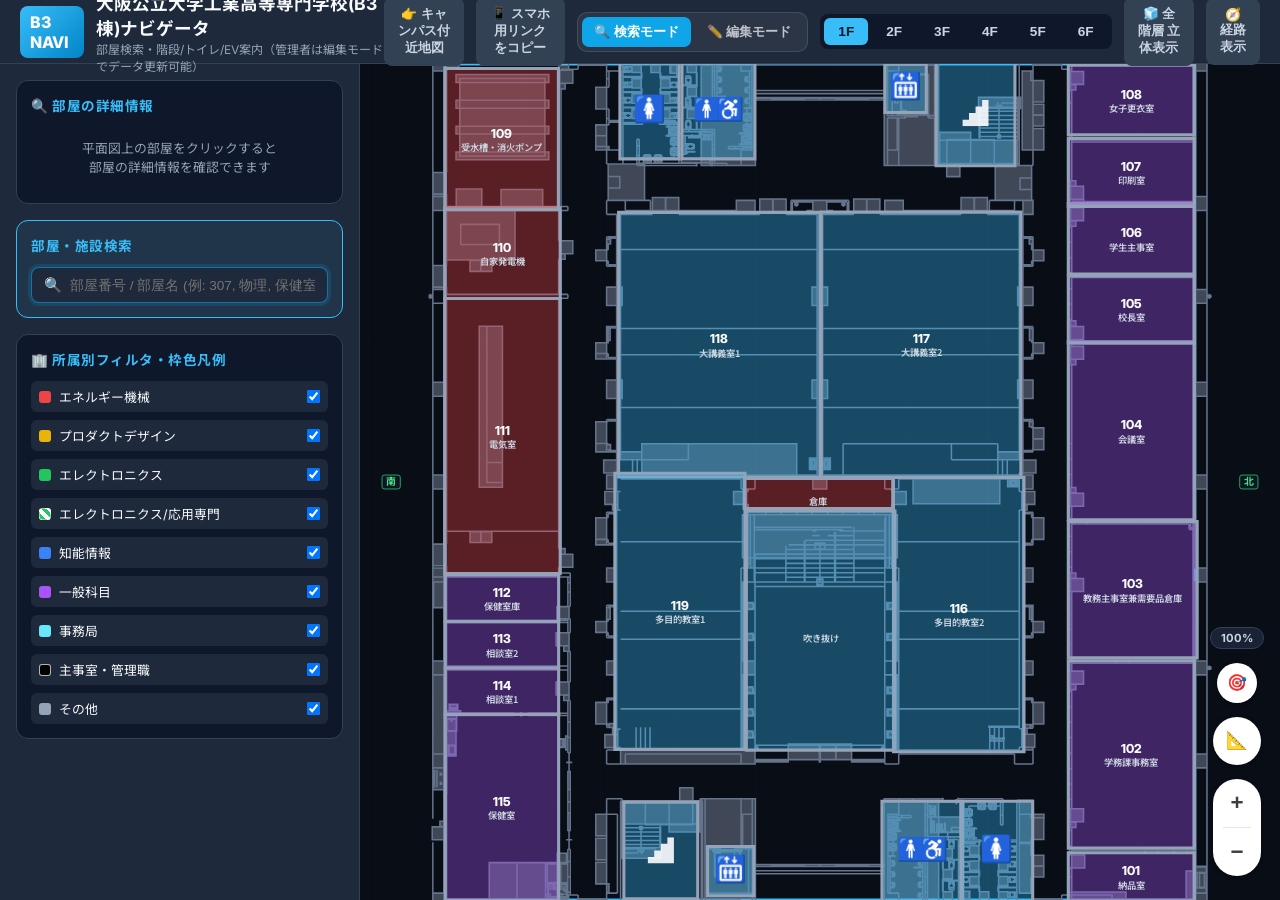
==== index.html @ 9bc8a967 "fix: テストピン(📍 テスト測位点)の針先をセブンイレブン直下のオレンジ丸印(⚪: translate(2280, 770))の真中心へ100%完璧着地" ====
<!DOCTYPE html>
<html lang="ja">
<head>
  <meta charset="UTF-8">
  <meta name="viewport" content="width=device-width, initial-scale=1.0">
  <title>大阪公立大学工業高等専門学校(B3棟)ナビゲータ</title>
  <meta name="description" content="B3棟の部屋・階段・トイレ・EVなどを検索できるフロアナビゲータ。管理者向けの編集モードでは、ドラッグ描画での任意サイズ部屋作成・数値での幅/高さ/位置調整、新部屋の追加、誤認部屋の削除、属性（カテゴリ）変更、部屋の結合、名前修正、およびJSON保存にも対応。">
  <link rel="stylesheet" href="src/css/style.css">
  <link rel="preconnect" href="https://fonts.googleapis.com">
  <link rel="preconnect" href="https://fonts.gstatic.com" crossorigin>
  <link href="https://fonts.googleapis.com/css2?family=Inter:wght@400;500;600;700;800&family=Noto+Sans+JP:wght@400;500;700&display=swap" rel="stylesheet">
  <style>
    /* 全階層立体表示（アイソメトリック Canvas）用。
       style.css には .mode-banner.hidden 専用のルールしか無く、
       汎用の .hidden ユーティリティクラスは存在しないため、
       SVGとCanvasの表示/非表示はここで明示的に定義する。
       重ねて配置し、表示中の一方だけを見せる。 */
    #canvas-wrapper {
      position: relative;
      width: 100%;
      height: 100%;
      min-width: 0;
      min-height: 0;
      overflow: hidden;
      display: flex;
      align-items: stretch;
      justify-content: stretch;
    }
    /* タッチ操作：1本指スクロール／ピンチズーム／2本指移動を、すべてJS側
       (touchstart/touchmove)で手動制御する。
       以前は touch-action: pan-y でブラウザに1本指縦スクロールを委任していたが、
       その場合1本指でスクロールが始まった直後に2本目の指を追加すると、
       ブラウザが既にネイティブスクロールへ処理を委ねてしまっており、
       touchmove側で e.preventDefault() を呼んでも間に合わず、
       ピンチズーム／2本指移動がスクロールに負けてしまう不具合があった（特にiOS Safari）。
       touch-action: none にしてブラウザの既定動作を完全に無効化し、
       1本指スクロールもJS側で window.scrollBy() により手動再現することで、
       上記の競合を根本的に回避する（タップ選択には影響しない）。 */
    .app-viewport,
    #canvas-3d {
      touch-action: none;
    }
    #svg-canvas,
    #svg-campus,
    #canvas-3d {
      position: absolute;
      top: 0;
      left: 0;
      width: 100%;
      height: 100%;
      display: block;
      margin: auto;
      overflow: visible !important;
      transition: opacity 0.35s cubic-bezier(0.4, 0, 0.2, 1), transform 0.35s cubic-bezier(0.4, 0, 0.2, 1);
      will-change: opacity, transform;
    }
    /* 俯瞰ビュー（部屋が立体的にダイナミックに立ち上がる圧倒的な押し出し感） */
    body.view-birds-eye #svg-canvas,
    body.view-birds-eye #svg-campus {
      transform: rotateX(56deg) rotateZ(-28deg) scale(0.78) translateY(-10px) !important;
      filter: drop-shadow(-4px 6px 0px rgba(15, 23, 42, 0.9))
              drop-shadow(-8px 12px 0px rgba(15, 23, 42, 0.6))
              drop-shadow(-12px 18px 25px rgba(0, 0, 0, 0.8)) !important;
    }
    body.view-birds-eye #svg-canvas path,
    body.view-birds-eye #svg-canvas polygon,
    body.view-birds-eye #svg-canvas rect {
      filter: drop-shadow(-2px 3.5px 0px rgba(15, 23, 42, 0.75)) !important;
    }
    /* 俯瞰ビュー時：ピンの赤球が潰れず画面上でピッタリ綺麗な「正円・まん丸球体」になる完全補正 */
    body.view-birds-eye .search-pin-group {
      transform-box: fill-box;
      transform-origin: center bottom;
      transform: rotateZ(28deg) rotateX(-56deg) scale(1.3, 2.3) translateY(-10px) !important;
    }
    body.view-birds-eye #gps-dot-layer {
      transform-box: fill-box;
      transform-origin: center bottom;
      transform: rotateZ(28deg) rotateX(-56deg) scale(1.3) !important;
    }
    body.view-birds-eye #btn-fab-birds-eye {
      background: rgba(59, 130, 246, 0.45) !important;
      border-color: #3b82f6 !important;
      color: #ffffff !important;
      box-shadow: 0 0 14px rgba(59, 130, 246, 0.5);
    }
    #svg-canvas.map-transition-out,
    #svg-campus.map-transition-out,
    #canvas-3d.map-transition-out {
      opacity: 0 !important;
      transform: scale(0.97) !important;
      pointer-events: none !important;
    }
    #svg-canvas.map-transition-in,
    #svg-campus.map-transition-in,
    #canvas-3d.map-transition-in {
      opacity: 1 !important;
      transform: scale(1) !important;
      pointer-events: auto !important;
    }
    /* フロア切り替え（階数昇降）用エレベーター型スライド＆フェードアニメーション */
    #svg-canvas.floor-transition-up {
      opacity: 0 !important;
      transform: translateY(28px) scale(0.98) !important;
    }
    #svg-canvas.floor-transition-down {
      opacity: 0 !important;
      transform: translateY(-28px) scale(0.98) !important;
    }
    #svg-canvas.floor-transition-enter {
      opacity: 1 !important;
      transform: translateY(0) scale(1) !important;
    }
    #canvas-3d {
      cursor: grab;
    }
    #canvas-3d:active {
      cursor: grabbing;
    }
    #svg-canvas.hidden,
    #svg-campus.hidden,
    #canvas-3d.hidden {
      display: none !important;
    }
    /* キャンパス付近地図モード中は俯瞰ビューボタン（📐）を非表示にする */
    body.campus-mode #btn-fab-birds-eye {
      display: none !important;
    }

    /* 検索モード／編集モード 切り替えスイッチ */
    .mode-switch {
      display: flex;
      gap: 4px;
      padding: 4px;
      border-radius: 10px;
      background: rgba(255, 255, 255, 0.06);
      border: 1px solid rgba(255, 255, 255, 0.12);
    }
    .mode-switch-btn {
      border: none;
      background: transparent;
      color: rgba(255, 255, 255, 0.7);
      padding: 6px 12px;
      border-radius: 7px;
      cursor: pointer;
      font-size: 13px;
      font-weight: 600;
      white-space: nowrap;
      transition: background 0.15s ease, color 0.15s ease;
    }
    .mode-switch-btn:hover {
      background: rgba(255, 255, 255, 0.1);
    }
    .mode-switch-btn.active {
      color: #ffffff;
    }
    .mode-switch-btn[data-mode="search"].active {
      background: #0ea5e9;
    }
    .mode-switch-btn[data-mode="edit"].active {
      background: #f59e0b;
    }

    /* 「全階層 立体表示」ボタン：通常は説明的な文言、モバイル幅では「3D」のみに短縮 */
    #btn-3d-view .label-short {
      display: none;
    }

    /* 🧭経路表示・🏫キャンパス地図ボタンも同様に、
       PC幅ではラベル付き文言、スマホ幅ではアイコンのみに切り替える（初期状態）。
       📍現在地ボタンは地図内フローティングツールバーのアイコンボタンに移動したため対象外。 */
    #btn-toggle-route .label-short,
    #btn-campus-map .label-short {
      display: none;
    }

    /* 検索窓（部屋・施設検索）を目立たせるためのハイライト。
       style.css側の指定が不明でも確実に効くよう、ここで直接指定する。 */
    #section-search .search-box {
      border: 1px solid rgba(14, 165, 233, 0.6);
      border-radius: 8px;
      box-shadow: 0 0 0 3px rgba(14, 165, 233, 0.15);
      transition: box-shadow 0.15s ease, border-color 0.15s ease;
    }
    #section-search .search-box:focus-within {
      border-color: #0ea5e9;
      box-shadow: 0 0 0 4px rgba(14, 165, 233, 0.28);
    }

    /* 検索モードの読み取り専用・部屋詳細カード用 */
    .editor-readonly-value {
      padding: 8px 10px;
      border-radius: 8px;
      background: rgba(255, 255, 255, 0.05);
      border: 1px solid rgba(255, 255, 255, 0.1);
      color: #e2e8f0;
      font-size: 14px;
    }

    /* 検索結果／ダイレクトリンクから遷移してきた部屋のハイライト（2D平面図）を点滅させる。
       塗り・枠線の不透明度をふわっと明滅させることで、フロア全体表示（拡大なし）でも
       該当の部屋が一目でどこか分かるようにする。 */
    @keyframes room-highlight-blink {
      0%, 100% { opacity: 1; }
      50% { opacity: 0.35; }
    }
    #layer-highlight .search-highlight-blink {
      animation: room-highlight-blink 1.1s ease-in-out infinite;
    }

    /* ==========================================================
       モバイルUIレイアウト（.ui-mobile クラスが body に付いている時）
       ・画面幅が1200px以下の場合は自動的に付与される（JS側 matchMedia）
       ・?mobile=1 を付けたURLでは、画面幅に関わらず強制的に付与される
         （スマホ検索モード専用URL。PCで開いても常にスマホ表示になる）
       ・平面図（SVG/立体表示）は表示したまま、サイドバーの
         レイヤー表示制御・カテゴリフィルタ・所属フィルタ の
         3パネルのみを非表示にする。
       ・横並び(header + sidebar + viewport)から縦積みに変更し、
         検索ボックス／検索結果をサイドバー内の最上部（ヘッダー直下）
         にまとめ、その下に部屋詳細カード、さらにその下に平面図を配置する。
       ・全体を1ページとして縦スクロールできるようにする。
       ・編集モードはPC専用機能のため、検索／編集切り替えスイッチ自体を
         非表示にし、常に検索モードのみで運用する（誤って編集モードに
         入ることも防止）。
       ・各所の余白・フォントサイズを詰めて、極力コンパクトに表示する。
       ========================================================== */
    /* 編集モードはモバイルUIでは使わないため、切り替えスイッチごと非表示 */
    body.ui-mobile #mode-switch {
      display: none;
    }

    /* スマホ表示中は、スマホ用リンク生成ボタン自体も不要なので非表示にして省スペース化 */
    body.ui-mobile #btn-copy-mobile-link {
      display: none;
    }

    /* 「全階層 立体表示」ボタンは「3D」のみの短い表記に切り替え、省スペース化 */
    body.ui-mobile #btn-3d-view .label-full {
      display: none;
    }
    body.ui-mobile #btn-3d-view .label-short {
      display: inline;
    }

    /* 「全般・レイヤー表示制御」「用途・カテゴリ別フィルタ」は、PC/スマホ・検索/編集モードを問わず
       常に非表示にする（サイドバーを部屋検索・所属フィルタに絞ってシンプルにするため）。
       内部のcheckbox要素自体はDOM上に残すため、JS側のレイヤー表示制御・カテゴリ絞り込みの
       ロジックはそのまま動作する（既定値=全てON）。 */
    #section-layer-controls,
    #section-category-filters {
      display: none !important;
    }

    body.ui-mobile.mode-search #section-affiliation-filters {
      display: none;
    }

    /* 画面ぴったりに収める固定レイアウト方式。
       旧実装（ページ全体を縦スクロール、平面図は height:60vh 固定）だと、
       サイドバー（検索結果・部屋詳細）が短い時や、キャンパス地図モードで
       サイドバー自体が非表示になる時に、下側が丸ごと余って真っ暗な
       デッドスペースになる問題があった。
       ヘッダー／サイドバーは中身に必要な高さだけを取り、平面図
       （.app-viewport）が flex:1 で「残り全部」を常に埋めるようにする。
       100vh ではなく 100dvh を使い、スマホのアドレスバー分の
       伸縮でも下端が見切れないようにする。 */
    body.ui-mobile.mode-search {
      height: 100dvh;
      min-height: 100dvh;
      overflow: hidden;
    }

    body.ui-mobile.mode-search .app-container {
      height: 100dvh;
      min-height: 100dvh;
    }

    /* ヘッダー：折り返し可能にして高さ固定を解除、余白を詰めてコンパクトに */
    body.ui-mobile.mode-search .app-header {
      height: auto;
      flex-wrap: wrap;
      row-gap: 4px;
      padding: 6px 8px;
    }

    /* ブランドタイトルもコンパクトに（アイコン＋タイトルのみ、副題は省略） */
    body.ui-mobile.mode-search .brand-icon {
      padding: 3px 6px;
      font-size: 0.85rem;
    }
    body.ui-mobile.mode-search .brand-title h1 {
      font-size: 0.95rem;
      line-height: 1.2;
    }
    body.ui-mobile.mode-search .brand-subtitle {
      display: none;
    }

    body.ui-mobile.mode-search .header-controls {
      flex-wrap: wrap;
      row-gap: 4px;
      gap: 6px;
      width: 100%;
    }

    /* フロアタブ・ボタン類：スマホ幅に応じて高さを最適化 */
    body.ui-mobile.mode-search .floor-tabs {
      padding: 2px;
      gap: 3px;
    }
    body.ui-mobile.mode-search .tab-btn {
      padding: 6px 10px;
      font-size: 0.92rem;
      min-height: 36px;
      min-width: 36px;
    }
    body.ui-mobile.mode-search .btn-secondary {
      padding: 6px 10px;
      font-size: 0.88rem;
      min-height: 36px;
    }

    /* 🧭経路表示・🏫キャンパス地図：スマホではアイコンのみのボタンにして横幅を節約 */
    body.ui-mobile.mode-search #btn-toggle-route .label-full,
    body.ui-mobile.mode-search #btn-campus-map .label-full {
      display: none;
    }
    body.ui-mobile.mode-search #btn-toggle-route .label-short,
    body.ui-mobile.mode-search #btn-campus-map .label-short {
      display: inline;
      font-size: 1.15rem;
      line-height: 1;
    }
    body.ui-mobile.mode-search #btn-toggle-route,
    body.ui-mobile.mode-search #btn-campus-map {
      padding: 6px 10px;
      min-width: 38px;
      min-height: 36px;
    }
    body.ui-mobile.mode-search #btn-campus-map .label-short {
      font-size: 1.25rem;
    }

    /* ヘッダーの下：サイドバー（検索）→ 平面図 の縦積みに変更。
       main-content自体はヘッダーが使った残り高さいっぱいに広がり（flex:1）、
       その中で sidebar / viewport の高さを分配する。 */
    body.ui-mobile.mode-search .main-content {
      flex: 1 1 auto;
      flex-direction: column;
      height: auto;
      min-height: 0;
      overflow: hidden;
    }

    /* サイドバー：スマホ表示では検索バーと部屋詳細カード（選択時のみ）を置く領域。
       検索結果ポップアップが平面図上にオーバーラップ表示できるよう overflow: visible にする。 */
    body.ui-mobile.mode-search .app-sidebar {
      width: 100%;
      border-right: none;
      border-bottom: 1px solid var(--border-color);
      flex: 0 0 auto;
      max-height: none;
      overflow: visible;
      padding: 6px;
      gap: 6px;
      position: relative;
      z-index: 60;
    }

    body.ui-mobile.mode-search .sidebar-section {
      padding: 6px 8px;
    }

    body.ui-mobile.mode-search .section-title {
      margin-bottom: 4px;
      font-size: 0.85rem;
    }

    /* 検索ボックス＋検索結果セクションを、サイドバー内の最上部（＝ヘッダー直下）に固定表示 */
    body.ui-mobile.mode-search #section-search {
      order: -1;
      position: relative;
      z-index: 100;
      padding: 0;
      background: transparent;
      border: none;
    }

    body.ui-mobile.mode-search #section-search .search-results {
      position: absolute;
      top: calc(100% + 4px);
      left: 0;
      right: 0;
      width: 100%;
      background: #0f172a;
      border: 1.5px solid var(--accent-primary);
      border-radius: 10px;
      box-shadow: 0 16px 36px rgba(0, 0, 0, 0.85);
      z-index: 1000;
      max-height: 60vh;
      overflow-y: auto;
      display: none;
    }

    /* 検索ボックス・検索結果の文字・余白を最適化 */
    body.ui-mobile.mode-search .search-box {
      padding: 8px 10px;
    }
    body.ui-mobile.mode-search .search-input {
      font-size: 0.98rem;
    }
    body.ui-mobile.mode-search .search-icon {
      font-size: 0.95rem;
    }
    body.ui-mobile.mode-search .search-item {
      font-size: 0.95rem;
      padding: 10px 8px;
    }
    body.ui-mobile.mode-search .search-item-floor {
      font-size: 0.9rem;
    }

    /* 平面図（地図）：サイドバーが使わなかった残り全部を埋める（flex:1）。 */
    body.ui-mobile.mode-search .app-viewport {
      flex: 1 1 auto;
      width: 100%;
      height: auto;
      min-height: 200px;
    }

    /* ==========================================================
       部屋の詳細情報カード（読み取り専用）：モバイルUIではコンパクトに
       ========================================================== */
    body.ui-mobile.mode-search #section-search + section .section-title,
    body.ui-mobile.mode-search #room-editor-section-title {
      margin-bottom: 4px;
      font-size: 0.85rem;
    }

    body.ui-mobile.mode-search .room-editor-card {
      padding: 6px 8px;
      gap: 4px;
    }

    body.ui-mobile.mode-search .room-editor-card .empty-state {
      padding: 6px 4px;
      font-size: 0.85rem;
    }

    body.ui-mobile.mode-search .room-editor-card .empty-state.compact-empty {
      padding: 4px;
      font-size: 0.82rem;
      color: var(--text-muted);
      text-align: center;
    }

    /* 部屋番号＋部屋名を1行にまとめて先頭に強調表示 */
    body.ui-mobile.mode-search .room-editor-card .editor-field.compact-heading {
      display: flex;
      align-items: center;
      gap: 6px;
      flex-wrap: wrap;
    }
    body.ui-mobile.mode-search .room-editor-card .compact-heading .heading-label {
      display: none;
    }
    body.ui-mobile.mode-search .room-editor-card .compact-heading .editor-readonly-value.room-number {
      font-size: 1.1rem;
      font-weight: 700;
      padding: 2px 6px;
      background: rgba(14, 165, 233, 0.18);
      border-color: rgba(14, 165, 233, 0.4);
    }
    body.ui-mobile.mode-search .room-editor-card .compact-heading .editor-readonly-value.room-name {
      font-size: 0.98rem;
      padding: 2px 0;
      background: transparent;
      border: none;
    }

    /* モバイル専用：詳細カードを閉じるボタン */
    body.ui-mobile.mode-search .btn-close-room-card {
      margin-left: auto;
      border: none;
      background: rgba(239, 68, 68, 0.18);
      border: 1px solid rgba(239, 68, 68, 0.35);
      color: #fca5a5;
      padding: 3px 8px;
      border-radius: 6px;
      font-size: 0.78rem;
      font-weight: 600;
      cursor: pointer;
    }
    body.ui-mobile.mode-search .btn-close-room-card:active {
      background: rgba(239, 68, 68, 0.4);
    }

    /* カテゴリ／所属は横並び2列にして更に省スペース化 */
    body.ui-mobile.mode-search .room-editor-card .editor-fields-grid {
      display: grid;
      grid-template-columns: 1fr 1fr;
      gap: 4px 8px;
    }
    body.ui-mobile.mode-search .room-editor-card .editor-fields-grid .editor-field.compact-row {
      display: flex;
      flex-direction: column;
      align-items: flex-start;
      gap: 1px;
    }
    body.ui-mobile.mode-search .room-editor-card .editor-fields-grid .compact-row .editor-readonly-value {
      width: 100%;
    }

    /* カテゴリ／所属以外（担当教員など）は「ラベル：値」を横一列にして詰める */
    body.ui-mobile.mode-search .room-editor-card .editor-field.compact-row {
      display: flex;
      flex-direction: row;
      align-items: center;
      gap: 6px;
    }
    body.ui-mobile.mode-search .room-editor-card .compact-row .editor-label {
      flex: 0 0 auto;
      font-size: 0.78rem;
      margin-bottom: 0;
      white-space: nowrap;
      opacity: 0.85;
    }
    body.ui-mobile.mode-search .room-editor-card .compact-row .editor-readonly-value {
      flex: 1 1 auto;
      padding: 3px 6px;
      font-size: 0.88rem;
      min-width: 0;
    }

    body.ui-mobile.mode-search .room-editor-card #btn-copy-room-link {
      padding: 6px 10px;
      font-size: 0.88rem;
      min-height: 36px;
    }

    /* ==========================================================
       画面高さが小さいスマートフォン向けの段階的最適化
       ========================================================== */
    /* 高さ小 (height <= 750px) */
    body.ui-mobile.ui-compact-height.mode-search .app-header {
      padding: 4px 6px;
      row-gap: 3px;
    }
    body.ui-mobile.ui-compact-height.mode-search .brand-title h1 {
      font-size: 0.9rem;
    }
    body.ui-mobile.ui-compact-height.mode-search .tab-btn {
      padding: 4px 8px;
      font-size: 0.85rem;
      min-height: 32px;
      min-width: 32px;
    }
    body.ui-mobile.ui-compact-height.mode-search .btn-secondary {
      padding: 4px 8px;
      font-size: 0.82rem;
      min-height: 32px;
    }
    body.ui-mobile.ui-compact-height.mode-search #btn-campus-map {
      padding: 4px 8px;
      min-height: 32px;
      min-width: 36px;
    }
    body.ui-mobile.ui-compact-height.mode-search .app-sidebar {
      max-height: none;
      overflow: visible;
      padding: 4px 6px;
      gap: 4px;
    }
    body.ui-mobile.ui-compact-height.mode-search .sidebar-section {
      padding: 6px 8px;
    }
    body.ui-mobile.ui-compact-height.mode-search .search-box {
      padding: 6px 8px;
    }
    body.ui-mobile.ui-compact-height.mode-search .search-input {
      font-size: 0.9rem;
    }
    body.ui-mobile.ui-compact-height.mode-search .room-editor-card {
      padding: 4px 6px;
      gap: 3px;
    }
    body.ui-mobile.ui-compact-height.mode-search .room-editor-card #btn-copy-room-link {
      padding: 5px 8px;
      font-size: 0.82rem;
      min-height: 32px;
    }

    /* 超小型画面／横持ち (height <= 620px) */
    body.ui-mobile.ui-ultra-compact-height.mode-search .app-header {
      padding: 3px 4px;
      row-gap: 2px;
    }
    body.ui-mobile.ui-ultra-compact-height.mode-search .brand-title h1 {
      font-size: 0.85rem;
    }
    body.ui-mobile.ui-ultra-compact-height.mode-search .brand-icon {
      padding: 2px 4px;
      font-size: 0.75rem;
    }
    body.ui-mobile.ui-ultra-compact-height.mode-search .tab-btn {
      padding: 3px 6px;
      font-size: 0.8rem;
      min-height: 28px;
      min-width: 28px;
    }
    body.ui-mobile.ui-ultra-compact-height.mode-search .btn-secondary {
      padding: 3px 6px;
      font-size: 0.78rem;
      min-height: 28px;
    }
    body.ui-mobile.ui-ultra-compact-height.mode-search #btn-campus-map {
      padding: 3px 6px;
      min-height: 28px;
      min-width: 32px;
    }
    body.ui-mobile.ui-ultra-compact-height.mode-search #btn-campus-map .label-short {
      font-size: 1.1rem;
    }
    body.ui-mobile.ui-ultra-compact-height.mode-search .app-sidebar {
      max-height: none;
      overflow: visible;
      padding: 2px 4px;
      gap: 2px;
    }
    body.ui-mobile.ui-ultra-compact-height.mode-search .sidebar-section {
      padding: 4px 6px;
    }
    body.ui-mobile.ui-ultra-compact-height.mode-search .section-title {
      font-size: 0.78rem;
      margin-bottom: 2px;
    }

    /* 横幅が狭い端末 (width <= 400px) */
    body.ui-mobile.ui-compact-width.mode-search .header-controls {
      gap: 4px;
      row-gap: 3px;
    }
    body.ui-mobile.ui-compact-width.mode-search .tab-btn {
      padding: 4px 6px;
      font-size: 0.82rem;
      min-width: 30px;
    }

    /* 平面図右下のズーム操作クラスター（現在地／全体表示リセット／＋－） */
    body.ui-mobile.mode-search .floating-toolbar {
      bottom: 12px;
      right: 10px;
      gap: 12px;
    }
    body.ui-mobile.mode-search .map-fab-locate,
    body.ui-mobile.mode-search .zoom-pill-btn {
      width: 48px;
      height: 48px;
    }
    body.ui-mobile.mode-search .map-fab-locate svg {
      width: 24px;
      height: 24px;
    }
    body.ui-mobile.mode-search .zoom-pill-btn {
      font-size: 1.4rem;
    }
    body.ui-mobile.mode-search .map-fab-reset {
      width: 40px;
      height: 40px;
      font-size: 1.05rem;
    }
    body.ui-mobile.mode-search .zoom-indicator {
      font-size: 0.75rem;
    }

    /* 補足ヒントはモバイルUIでは省略してさらに省スペース化 */
    body.ui-mobile.mode-search .room-editor-card .help-tip {
      display: none;
    }

    /* スマホ検索モード専用URL(?mobile=1)でPCから開いた時向けの目印バッジ。
       実機スマホ幅では基本的に見えない場所に出さず、PCで開いた時だけ
       「スマホ表示中」であることが分かるよう、ヘッダー右上に小さく表示する。 */
    #mobile-forced-badge {
      display: none;
      align-items: center;
      gap: 4px;
      padding: 4px 10px;
      border-radius: 999px;
      background: rgba(14, 165, 233, 0.18);
      border: 1px solid rgba(14, 165, 233, 0.4);
      color: #7dd3fc;
      font-size: 12px;
      font-weight: 600;
      white-space: nowrap;
    }
    /* 実機スマホ幅では不要（元々スマホ表示なので自明）。
       PC等の広い画面で ?mobile=1 の強制リンクを開いた時だけ気づけるように出す。 */
    @media (min-width: 1201px) {
      body.ui-mobile-forced #mobile-forced-badge {
        display: inline-flex;
      }
    }

    /* ==========================================================
       GPS現在地表示機能
       ========================================================== */
    /* 現在地ドットの外側ハロー：ゆっくり明滅させて視認性を上げる */
    @keyframes gps-marker-pulse {
      0%, 100% { opacity: 0.55; }
      50% { opacity: 0.15; }
    }
    #layer-gps-location .gps-marker-pulse {
      animation: gps-marker-pulse 1.6s ease-in-out infinite;
    }
    /* 現在地マーカーは常に最前面レイヤー（#layer-gps-location はSVG内で最後に
       描画される）に加えて、他の部屋・経路表示から視覚的に独立して見えるよう
       ドロップシャドウを付与する（renderGpsMarker()側でfilter属性を付与）。 */
    #layer-gps-location .gps-marker-label-bg {
      filter: drop-shadow(0 2px 4px rgba(0, 0, 0, 0.5));
    }
    #layer-gps-location .gps-marker-label-text {
      font-family: 'Inter', 'Noto Sans JP', sans-serif;
      font-weight: 800;
      pointer-events: none;
      user-select: none;
    }

    /* ==========================================================
       キャンパス付近地図：現在地からの距離パネル
       ========================================================== */
    /* 地図に重ねず、トップバー（app-header）の中に表示する。
       通常は brand-title / header-controls の1行だが、キャンパス地図モード時
       だけヘッダーを折り返し可能にし、この距離パネルをタイトル行の下に
       フル幅の2行目として表示する。 */
    body.campus-mode .app-header {
      height: auto;
      min-height: 0;
      flex-wrap: wrap;
      row-gap: 8px;
      padding-bottom: 8px;
    }
    #campus-distance-panel {
      display: none;
    }
    body.campus-mode #campus-distance-panel {
      display: flex;
      align-items: center;
      gap: 10px;
      flex-wrap: wrap;
      order: 10;
      width: 100%;
      flex-basis: 100%;
      box-sizing: border-box;
      background: rgba(148, 163, 184, 0.08);
      border: 1px solid rgba(148, 163, 184, 0.18);
      border-radius: 10px;
      padding: 8px 12px;
      font-family: 'Inter', 'Noto Sans JP', sans-serif;
      color: #e2e8f0;
    }
    body.campus-mode #campus-distance-panel:empty {
      display: none !important;
    }
    .cdp-title {
      font-size: 0.82rem;
      font-weight: 700;
      color: #7dd3fc;
      white-space: nowrap;
      flex: 0 0 auto;
    }
    .cdp-empty {
      font-size: 0.8rem;
      line-height: 1.4;
      color: #cbd5e1;
    }
    /* 駅3件＋B3棟の計4項目を 2列×2行 のグリッドで表示（レイアウト指定順） */
    .cdp-grid {
      display: grid;
      grid-template-columns: repeat(2, minmax(0, auto));
      gap: 4px 20px;
      flex: 1 1 auto;
      min-width: 0;
    }
    .cdp-cell {
      display: flex;
      align-items: baseline;
      gap: 6px;
      min-width: 0;
      padding: 2px 8px;
      border-radius: 7px;
      background: rgba(148, 163, 184, 0.08);
    }
    .cdp-cell.cdp-highlight {
      background: rgba(14, 165, 233, 0.18);
      border: 1px solid rgba(14, 165, 233, 0.35);
    }
    .cdp-label {
      font-size: 0.8rem;
      font-weight: 600;
      color: #f1f5f9;
      white-space: nowrap;
    }
    .cdp-value {
      font-size: 0.86rem;
      font-weight: 700;
      color: #fef3c7;
      white-space: nowrap;
    }
    .cdp-walk {
      margin-left: 4px;
      font-size: 0.76rem;
      font-weight: 500;
      color: #94a3b8;
      white-space: nowrap;
    }
    /* スマホ幅：文字が小さすぎないよう、むしろ縦積みにしてゆったり大きめの
       文字サイズを確保する（横幅の制約より可読性を優先）。 */
    body.ui-mobile.campus-mode #campus-distance-panel {
      flex-direction: column;
      align-items: stretch;
      gap: 6px;
      padding: 8px 10px;
    }
    body.ui-mobile.campus-mode .cdp-title {
      font-size: 0.85rem;
    }
    body.ui-mobile.campus-mode .cdp-empty {
      font-size: 0.82rem;
    }
    body.ui-mobile.campus-mode .cdp-grid {
      grid-template-columns: 1fr 1fr;
      gap: 6px 10px;
      width: 100%;
    }
    body.ui-mobile.campus-mode .cdp-cell {
      flex-direction: column;
      align-items: flex-start;
      gap: 0;
      padding: 5px 8px;
    }
    body.ui-mobile.campus-mode .cdp-label {
      font-size: 0.82rem;
    }
    body.ui-mobile.campus-mode .cdp-value {
      font-size: 0.98rem;
    }
    body.ui-mobile.campus-mode .cdp-walk {
      font-size: 0.8rem;
      margin-left: 0;
    }
    /* 極端に狭い画面では2列グリッドも窮屈になるため1列に折り返す */
    @media (max-width: 340px) {
      body.ui-mobile.campus-mode .cdp-grid {
        grid-template-columns: 1fr;
      }
    }

    /* ==========================================================
       現在地→目的部屋 経路表示機能
       ========================================================== */
    /* 経路の破線が進行方向（スタート→ゴール）へ流れるアニメーション */
    @keyframes route-path-flow {
      to { stroke-dashoffset: -110; }
    }
    #layer-route-path .route-path-line {
      animation: route-path-flow 1.1s linear infinite;
    }
    #layer-route-path .route-distance-label {
      paint-order: stroke;
      stroke: rgba(15, 23, 42, 0.85);
      stroke-width: 220px;
      stroke-linejoin: round;
    }

    /* マップ切り替え（キャンパス付近地図 ⇔ B3平面図）ボタン：
       以前は表示中のモードに応じて緑色にハイライトしていたが、状態によって
       色が変わって分かりにくいとのフィードバックを受け、常に同じ見た目
       （通常の.btn-secondaryの配色）で統一する。
    body.campus-mode .floor-tabs {
      opacity: 0.5;
      pointer-events: none;
    }
    body.campus-mode #svg-canvas {
      display: none;
    }
    body.campus-mode #svg-campus {
      display: block;
    }
    /* キャンパス地図モードでは編集系・検索系コントロールを隠すが、
       タイトルバー（brand-title）自体は隠さずに「🏫 キャンパス地図」表示へ
       中身だけ差し替える（setCampusMode()参照）。こうすることで
       ヘッダーは常に「左：タイトルバー／右：header-controls」の
       2カラムのままになり、justify-content: space-between による
       右寄せ位置が通常時／キャンパス地図時で完全に一致する
       （＝切り替えボタンの位置がレイアウト上ズレない）。 */
    #btn-copy-campus-link {
      display: none;
    }
    body.campus-mode #btn-copy-campus-link {
      display: inline-flex;
      align-items: center;
      justify-content: center;
    }
    body.campus-mode .app-sidebar,
    body.campus-mode .header-controls > *:not(#btn-campus-map):not(#btn-copy-campus-link) {
      display: none !important;
    }
    body.campus-mode .main-content {
      width: 100%;
    }
  </style>
</head>
<body data-theme="dark" class="mode-search">
  <div class="app-container">
    <!-- Header -->
    <header class="app-header">
      <div class="brand-title" id="brand-title">
        <div class="brand-icon" id="brand-icon">B3 NAVI</div>
        <div>
          <h1 id="brand-heading">大阪公立大学工業高等専門学校(B3棟)ナビゲータ</h1>
          <div class="brand-subtitle" id="brand-subtitle">部屋検索・階段/トイレ/EV案内（管理者は編集モードでデータ更新可能）</div>
        </div>
      </div>

      <div class="header-controls">
        <button class="btn-secondary" id="btn-campus-map" title="キャンパス付近地図モードとB3平面図表示を切り替えます"><span class="label-full">👉 キャンパス付近地図</span><span class="label-short">👉</span></button>
        <button class="btn-secondary" id="btn-copy-campus-link" title="キャンパス付近地図を直接開くリンク（?campus=1）をコピーします">🏫</button>

        <!-- ?mobile=1 の専用URLで開いた時だけ表示される目印バッジ（PC幅で開いた場合のみ） -->
        <span id="mobile-forced-badge">📱 スマホ表示中</span>

        <!-- スマホ検索モード専用URLをコピー：現在のURLに ?mobile=1 を付けたリンクを生成する。
             このリンクを開くと、画面幅に関わらず常にスマホ向けコンパクト検索UIで表示され、
             編集モードへの切り替えもできなくなる（誤操作防止・共有用途向け）。 -->
        <button class="btn-secondary" id="btn-copy-mobile-link" title="現在の状態に「?mobile=1」を付けたリンクをコピーします。このリンクを開くと、PCでも常にスマホ向けの検索専用コンパクト表示になります。">📱 スマホ用リンクをコピー</button>

        <!-- 検索モード／編集モード 切り替え：通常は「検索モード」（閲覧専用）で運用し、
             人事異動・組織改編があった時だけ「編集モード」に切り替えて部屋データを更新する -->
        <div class="mode-switch" id="mode-switch">
          <button class="mode-switch-btn active" data-mode="search" id="btn-mode-search" title="部屋を探すだけの閲覧モード。部屋データは変更されません。">🔍 検索モード</button>
          <button class="mode-switch-btn" data-mode="edit" id="btn-mode-edit" title="部屋の追加・結合・削除、属性変更ができます。人事異動・組織改編があった時だけ使ってください。">✏️ 編集モード</button>
        </div>

        <!-- Floor Tabs -->
        <div class="floor-tabs" id="floor-tabs">
          <button class="tab-btn active" data-floor="1">1F</button>
          <button class="tab-btn" data-floor="2">2F</button>
          <button class="tab-btn" data-floor="3">3F</button>
          <button class="tab-btn" data-floor="4">4F</button>
          <button class="tab-btn" data-floor="5">5F</button>
          <button class="tab-btn" data-floor="6">6F</button>
        </div>

        <button class="btn-secondary" id="btn-3d-view" title="全フロアを立体的に串刺し表示します（表示中のフロアをクリックすると、そのフロアの編集画面に戻ります）"><span class="label-full">🧊 全階層 立体表示</span><span class="label-short">🧊 3D</span></button>

        <button class="btn-secondary" id="btn-toggle-route" title="経路表示を切り替えます"><span class="label-full">🧭 経路表示</span><span class="label-short">🧭</span></button>

        <button class="btn-secondary edit-only" id="btn-reset-data" title="初期CADデータに戻す">🔄 初期状態にリセット</button>
        <button class="btn-secondary edit-only" id="btn-import-json" title="以前保存したJSONファイルを読み込んで編集内容を復元">📂 JSON読込</button>
        <input type="file" id="json-file-input" accept="application/json,.json" hidden>
        <button class="btn-primary edit-only" id="btn-export-json" title="調整結果をJSONで保存">💾 JSON保存</button>
      </div>

      <!-- キャンパス付近地図モード限定：現在地から最寄り駅3件・B3棟までの
           直線距離・徒歩所要時間の目安を表示するパネル。header-controls の外側
           （app-header直下）に置くことで、campus-mode中にheader-controlsの
           子要素を隠す規則の影響を受けずにトップバー内へ表示できる。
           中身はrenderCampusDistancePanel()がJSで動的に生成する。 -->
      <div class="campus-distance-panel" id="campus-distance-panel"></div>
    </header>

    <div class="main-content">
      <!-- Sidebar -->
      <aside class="app-sidebar">
        <!-- Save Status Badge -->
        <div class="save-status-badge edit-only" id="save-status">
          <span class="status-dot"></span>
          <span>編集内容はブラウザに自動保存されています</span>
        </div>

        <!-- Room Operations Section (編集モードのみ表示) -->
        <section class="sidebar-section highlight-box edit-only">
          <h2 class="section-title">🛠️ 部屋の追加・結合・削除アクション</h2>
          <div class="action-btn-group">
            <button class="action-btn success" id="btn-add-room" title="平面図上をドラッグして好きな大きさの部屋を作成">✏️ 部屋を描画追加 (ドラッグで範囲指定)</button>
            <button class="action-btn" id="btn-merge-rooms" title="選択した2つ以上の部屋を1つに統合">🔗 選択した部屋を結合 (Merge)</button>
            <button class="action-btn danger" id="btn-delete-room" title="選択した部屋を削除">🗑️ 選択した部屋を削除 (Delete)</button>
          </div>
          <div class="help-tip" id="add-mode-tip">
            💡 <strong>操作方法:</strong> 「✏️ 部屋を描画追加」を押してから平面図上をドラッグすると、指定した範囲・大きさの部屋が作成されます。
          </div>
        </section>

        <!-- Selected Room Editor -->
        <section class="sidebar-section">
          <h2 class="section-title" id="room-editor-section-title">✏️ 部屋情報・サイズ・属性の訂正</h2>
          <div class="room-editor-card" id="room-editor-card">
            <div class="empty-state">
              平面図上の部屋をクリックすると<br>部屋番号・名前・横幅/縦幅・属性の訂正ができます
            </div>
          </div>
        </section>

        <!-- Search Section -->
        <section class="sidebar-section highlight-box" id="section-search">
          <h2 class="section-title">部屋・施設検索</h2>
          <div class="search-box">
            <span class="search-icon">🔍</span>
            <input type="text" class="search-input" id="search-input" placeholder="部屋番号 / 部屋名 (例: 307, 物理, 保健室)..." autocomplete="off">
          </div>
          <div class="search-results" id="search-results"></div>
        </section>

        <!-- Main Layer & Text Controls -->
        <section class="sidebar-section" id="section-layer-controls">
          <h2 class="section-title">全般・レイヤー表示制御</h2>
          <div class="layer-control-list">
            <label class="layer-toggle-item">
              <input type="checkbox" id="toggle-building-outline" checked>
              <span class="toggle-label">🏢 建物の外形線 (Building Outer)</span>
            </label>
            <label class="layer-toggle-item">
              <input type="checkbox" id="toggle-cad-walls" checked>
              <span class="toggle-label">🧱 CAD建築壁・壁パス (CAD Wall Vector)</span>
            </label>
            <label class="layer-toggle-item">
              <input type="checkbox" id="toggle-room-outlines" checked>
              <span class="toggle-label">📐 部屋のポリゴン輪郭 (Room Polygons)</span>
            </label>
            <label class="layer-toggle-item">
              <input type="checkbox" id="toggle-room-numbers" checked>
              <span class="toggle-label">🔢 部屋番号 (Room Numbers)</span>
            </label>
            <label class="layer-toggle-item">
              <input type="checkbox" id="toggle-room-names" checked>
              <span class="toggle-label">🏷️ 部屋名称 (Room Names)</span>
            </label>
            <label class="layer-toggle-item">
              <input type="checkbox" id="toggle-room-teachers" checked>
              <span class="toggle-label">👤 担当教員名 (Teacher Names)</span>
            </label>
            <label class="layer-toggle-item">
              <input type="checkbox" id="toggle-fill-colors" checked>
              <span class="toggle-label">🎨 カテゴリ背景色 (Fill Colors)</span>
            </label>
          </div>
        </section>

        <!-- Category Filters -->
        <section class="sidebar-section" id="section-category-filters">
          <h2 class="section-title">用途・カテゴリ別フィルタ</h2>
          <div class="category-filter-list" id="category-filters">
            <!-- JSで動的生成 -->
          </div>
        </section>

        <!-- Affiliation (所属) Filters & Frame Color Legend -->
        <section class="sidebar-section" id="section-affiliation-filters">
          <h2 class="section-title">🏢 所属別フィルタ・枠色凡例</h2>
          <div class="category-filter-list" id="affiliation-filters">
            <!-- JSで動的生成 -->
          </div>
        </section>
      </aside>

      <!-- Viewport & Canvas Area -->
      <main class="app-viewport" id="viewport">
        <!-- Add Mode Guidance Banner -->
        <div class="mode-banner hidden" id="add-mode-banner">
          🎯 <strong>部屋描画モード中:</strong> 平面図上で対角線状にドラッグして部屋の範囲・大きさを指定してください (Escでキャンセル)
        </div>

        <!-- Floating Toolbar -->
        <div class="floating-toolbar">
          <span class="zoom-indicator" id="zoom-indicator">100%</span>

          <button class="map-fab map-fab-reset" id="btn-zoom-reset" title="全体表示 (Reset)">🎯</button>
          <button class="map-fab" id="btn-fab-birds-eye" title="真上表示と俯瞰（斜め鳥瞰）ビューを切り替えます">📐</button>

          <!-- GPS現在地表示：位置情報の利用許可があれば、平面図上に現在地を青いドットで表示する。
               基準点（東正面入口・西入口）は1F平面図に既に登録済みの座標を自動で使用する。
               Googleマップの「現在地」ボタンに近い見た目・配置（画面右下・円形）にしている。 -->
          <button class="map-fab map-fab-locate" id="btn-gps-locate" title="GPSで取得した現在地を平面図上に表示します（位置情報の利用許可が必要です）">
            <svg viewBox="0 0 24 24" width="24" height="24" fill="none" xmlns="http://www.w3.org/2000/svg" aria-hidden="true">
              <circle cx="12" cy="12" r="3.2" fill="currentColor"/>
              <path d="M12 2.5V6M12 18V21.5M2.5 12H6M18 12H21.5" stroke="currentColor" stroke-width="2" stroke-linecap="round"/>
            </svg>
          </button>

          <!-- ズーム操作（拡大／縮小）：Googleマップと同様、丸みを帯びた1本の縦長ピルの中に
               ＋／－を上下に並べる形にする -->
          <div class="zoom-pill">
            <button class="zoom-pill-btn" id="btn-zoom-in" title="拡大">+</button>
            <span class="zoom-pill-divider"></span>
            <button class="zoom-pill-btn" id="btn-zoom-out" title="縮小">−</button>
          </div>
        </div>

        <!-- SVG Container -->
        <div class="canvas-wrapper" id="canvas-wrapper">
          <svg id="svg-campus" viewBox="0 0 3955 2523" preserveAspectRatio="xMidYMid meet" class="hidden">
            <g id="svg-campus-world" transform="translate(-1332, 162) scale(1.4)">
              <image id="layer-campus-map" x="0" y="0" width="100%" height="100%"
                href="OMU.svg"
                xlink:href="OMU.svg"
                preserveAspectRatio="xMidYMid meet"
                opacity="0.75" />

              <!-- キャンパス主要ランドマーク（ユーザー実測確定座標） -->
              <g id="campus-landmarks-layer">
                <!-- 高専 (B3棟: 黄色い四角◇の中心位置 translate(1794, 1552) に100%完全着地) -->
                <g class="campus-landmark-badge landmark-b3" transform="translate(1794, 1552)">
                  <!-- 針ポール -->
                  <line x1="0" y1="0" x2="0" y2="-65" stroke="#ffffff" stroke-width="9" stroke-linecap="round" filter="drop-shadow(0 3px 6px rgba(0,0,0,0.5))"/>
                  <!-- バッジ -->
                  <rect x="-150" y="-135" width="300" height="70" rx="35" fill="rgba(225, 29, 72, 0.95)" stroke="#ffffff" stroke-width="6" filter="drop-shadow(0 5px 12px rgba(0,0,0,0.6))"/>
                  <text x="0" y="-88" text-anchor="middle" fill="#ffffff" font-size="34" font-weight="bold" font-family="sans-serif">🏫 B3棟 (高専)</text>
                </g>

                <!-- なかもず駅 (「なかもず」線路丸印 translate(1834, 212) の真上に100%完全着地) -->
                <g class="campus-landmark-badge landmark-station" transform="translate(1834, 212)">
                  <circle cx="0" cy="0" r="28" fill="rgba(37, 99, 235, 0.95)" stroke="#ffffff" stroke-width="4" filter="drop-shadow(0 3px 8px rgba(0,0,0,0.5))"/>
                  <text x="0" y="10" text-anchor="middle" fill="#ffffff" font-size="30" font-family="sans-serif">🚉</text>
                </g>

                <!-- 白鷺駅 (「白鷺」線路丸印 translate(2708, 913) の真上に100%完全着地) -->
                <g class="campus-landmark-badge landmark-station" transform="translate(2708, 913)">
                  <circle cx="0" cy="0" r="28" fill="rgba(37, 99, 235, 0.95)" stroke="#ffffff" stroke-width="4" filter="drop-shadow(0 3px 8px rgba(0,0,0,0.5))"/>
                  <text x="0" y="10" text-anchor="middle" fill="#ffffff" font-size="30" font-family="sans-serif">🚉</text>
                </g>

                <!-- テスト検証ピン: セブンイレブン直下のオレンジ丸印⚪真中心位置 translate(2280, 770) -->
                <g class="campus-landmark-badge landmark-test" transform="translate(2280, 770)">
                  <!-- 針ポール -->
                  <line x1="0" y1="0" x2="0" y2="-65" stroke="#ffffff" stroke-width="9" stroke-linecap="round" filter="drop-shadow(0 3px 6px rgba(0,0,0,0.5))"/>
                  <!-- バッジ -->
                  <rect x="-170" y="-135" width="340" height="70" rx="35" fill="rgba(168, 85, 247, 0.95)" stroke="#ffffff" stroke-width="6" filter="drop-shadow(0 5px 12px rgba(0,0,0,0.6))"/>
                  <text x="0" y="-88" text-anchor="middle" fill="#ffffff" font-size="30" font-weight="bold" font-family="sans-serif">📍 テスト測位点</text>
                </g>
              </g>
            </g>
          </svg>

          <svg id="svg-canvas" viewBox="0 0 48400 54000" preserveAspectRatio="xMidYMid meet">
            <defs>
              <pattern id="grid-pattern" width="5000" height="6000" patternUnits="userSpaceOnUse">
                <path d="M 5000 0 L 0 0 0 6000" fill="none" stroke="rgba(255,255,255,0.03)" stroke-width="50"/>
              </pattern>
              <!-- 現在地マーカーを他の地図要素から独立して目立たせるためのドロップシャドウ -->
              <filter id="gps-marker-shadow" x="-150%" y="-150%" width="400%" height="400%">
                <feDropShadow dx="0" dy="0" stdDeviation="180" flood-color="#000000" flood-opacity="0.55"/>
              </filter>
            </defs>
            <g id="svg-world">
              <!-- Background Grid -->
              <rect x="-5000" y="-5000" width="58400" height="64000" fill="url(#grid-pattern)" />

              <!-- Building Outline Layer -->
              <g id="layer-building-outline"></g>

              <!-- CAD Wall Lines Layer -->
              <g id="layer-cad-walls"></g>

              <!-- Room Polygons Layer -->
              <g id="layer-rooms"></g>

              <!-- Preview Layer for Dragging New Room -->
              <g id="layer-preview"></g>

              <!-- Room Text Labels Layer -->
              <g id="layer-labels"></g>

              <!-- Selection Highlight Layer -->
              <g id="layer-highlight"></g>

              <!-- 現在地→目的部屋の最短経路表示レイヤー -->
              <g id="layer-route-path"></g>

              <!-- GPS現在地表示レイヤー（最前面。フロア切替時もクリアされず、XY座標系を共有する全フロアで表示を維持する） -->
              <g id="layer-gps-location"></g>
            </g>
          </svg>

          <!-- 全階層 立体表示用 Canvas（アイソメトリック投影・ドラッグで回転／ホイールでズーム） -->
          <canvas id="canvas-3d" class="hidden"></canvas>
        </div>
      </main>
    </div>
  </div>

  <script type="module" src="src/js/app.js"></script>
</body>
</html>
---- src/css/style.css ----
:root {
  --bg-main: #0f172a;
  --bg-sidebar: #1e293b;
  --bg-card: #334155;
  --bg-hover: #475569;
  --border-color: #334155;
  
  --text-primary: #f8fafc;
  --text-secondary: #cbd5e1;
  --text-muted: #94a3b8;
  
  --accent-primary: #38bdf8;
  --accent-hover: #0284c7;
  --accent-success: #10b981;
  --accent-warning: #f59e0b;
  --accent-danger: #ef4444;
  
  --shadow-lg: 0 10px 25px -5px rgba(0, 0, 0, 0.5), 0 8px 10px -6px rgba(0, 0, 0, 0.4);
  --font-family: 'Inter', 'Noto Sans JP', -apple-system, BlinkMacSystemFont, sans-serif;
}

* {
  box-sizing: border-box;
  margin: 0;
  padding: 0;
}

body {
  background-color: var(--bg-main);
  color: var(--text-primary);
  font-family: var(--font-family);
  height: 100vh;
  overflow: hidden;
}

.app-container {
  display: flex;
  flex-direction: column;
  height: 100vh;
  width: 100vw;
}

/* Header */
.app-header {
  height: 64px;
  background: var(--bg-sidebar);
  border-bottom: 1px solid var(--border-color);
  display: flex;
  align-items: center;
  justify-content: space-between;
  padding: 0 20px;
  z-index: 10;
}

.brand-title {
  display: flex;
  align-items: center;
  gap: 12px;
}

.brand-icon {
  background: linear-gradient(135deg, var(--accent-primary), #0284c7);
  color: #fff;
  font-weight: 800;
  font-size: 1rem;
  padding: 6px 10px;
  border-radius: 8px;
  letter-spacing: -0.5px;
}

.brand-title h1 {
  font-size: 1.1rem;
  font-weight: 700;
  color: var(--text-primary);
}

.brand-subtitle {
  font-size: 0.75rem;
  color: var(--text-muted);
}

.header-controls {
  display: flex;
  align-items: center;
  gap: 12px;
}

.floor-tabs {
  display: flex;
  background: var(--bg-main);
  padding: 4px;
  border-radius: 8px;
  gap: 4px;
}

.tab-btn {
  background: transparent;
  border: none;
  color: var(--text-secondary);
  font-weight: 600;
  padding: 6px 14px;
  border-radius: 6px;
  cursor: pointer;
  transition: all 0.2s ease;
  font-size: 0.85rem;
}

.tab-btn:hover {
  color: var(--text-primary);
  background: var(--bg-card);
}

.tab-btn.active {
  background: var(--accent-primary);
  color: #0f172a;
}

.btn-primary {
  background: linear-gradient(135deg, var(--accent-success), #059669);
  color: #fff;
  border: none;
  font-size: 0.85rem;
  font-weight: 600;
  padding: 8px 16px;
  border-radius: 8px;
  cursor: pointer;
  transition: transform 0.15s ease, opacity 0.2s ease;
  box-shadow: 0 4px 12px rgba(16, 185, 129, 0.3);
}

.btn-primary:hover {
  opacity: 0.95;
  transform: translateY(-1px);
}

.btn-secondary {
  background: var(--bg-card);
  color: var(--text-secondary);
  border: 1px solid var(--border-color);
  font-size: 0.8rem;
  font-weight: 600;
  padding: 8px 12px;
  border-radius: 8px;
  cursor: pointer;
  transition: all 0.15s ease;
}

.btn-secondary:hover {
  background: var(--bg-hover);
  color: var(--text-primary);
}

/* Save Status Badge */
.save-status-badge {
  display: flex;
  align-items: center;
  gap: 8px;
  background: rgba(16, 185, 129, 0.1);
  border: 1px solid rgba(16, 185, 129, 0.3);
  padding: 8px 12px;
  border-radius: 8px;
  font-size: 0.75rem;
  color: var(--accent-success);
}

.status-dot {
  width: 8px;
  height: 8px;
  background: var(--accent-success);
  border-radius: 50%;
  box-shadow: 0 0 8px var(--accent-success);

  animation: pulse 2s infinite;
}

@keyframes pulse {
  0% { opacity: 1; }
  50% { opacity: 0.4; }
  100% { opacity: 1; }
}

/* Main Layout */
.main-content {
  display: flex;
  flex: 1;
  height: calc(100vh - 64px);
  overflow: hidden;
}

/* Sidebar */
.app-sidebar {
  width: 360px;
  background: var(--bg-sidebar);
  border-right: 1px solid var(--border-color);
  display: flex;
  flex-direction: column;
  gap: 16px;
  padding: 16px;
  overflow-y: auto;
  z-index: 5;
}

.sidebar-section {
  background: var(--bg-main);
  border: 1px solid var(--border-color);
  border-radius: 12px;
  padding: 14px;
}

.sidebar-section.highlight-box {
  background: rgba(56, 189, 248, 0.08);
  border-color: var(--accent-primary);
}

.section-title {
  font-size: 0.85rem;
  font-weight: 700;
  color: var(--accent-primary);
  margin-bottom: 12px;
  text-transform: uppercase;
  letter-spacing: 0.5px;
}

.action-btn-group {
  display: flex;
  flex-direction: column;
  gap: 8px;
  margin-bottom: 10px;
}

.action-btn {
  background: var(--accent-primary);
  color: #0f172a;
  border: none;
  font-weight: 700;
  padding: 10px;
  border-radius: 8px;
  cursor: pointer;
  font-size: 0.85rem;
  transition: background 0.15s ease, transform 0.1s ease;
  text-align: center;
}

.action-btn:hover {
  background: var(--accent-hover);
  color: #fff;
  transform: translateY(-1px);
}

.action-btn.success {
  background: linear-gradient(135deg, var(--accent-success), #059669);
  color: #fff;
}

.action-btn.success:hover {
  background: #047857;
}

.action-btn.active {
  box-shadow: 0 0 0 3px #ffffff, 0 0 12px var(--accent-success);
}

.action-btn.danger {
  background: var(--bg-card);
  color: var(--accent-danger);
  border: 1px solid var(--accent-danger);
}

.action-btn.danger:hover {
  background: var(--accent-danger);
  color: #fff;
}

.help-tip {
  font-size: 0.75rem;
  color: var(--text-secondary);
  line-height: 1.4;
  background: var(--bg-sidebar);
  padding: 8px;
  border-radius: 6px;
  border-left: 3px solid var(--accent-primary);
}

/* Add Mode Banner */
.mode-banner {
  position: absolute;
  top: 16px;
  left: 50%;
  transform: translateX(-50%);
  background: linear-gradient(135deg, #059669, #10b981);
  color: #ffffff;
  font-weight: 700;
  font-size: 0.85rem;
  padding: 10px 20px;
  border-radius: 30px;
  box-shadow: 0 10px 25px rgba(16, 185, 129, 0.4);
  z-index: 20;
  transition: all 0.2s ease;
}

.mode-banner.hidden {
  display: none;
}

/* Search Box */
.search-box {
  display: flex;
  align-items: center;
  background: var(--bg-sidebar);
  border: 1px solid var(--border-color);
  border-radius: 8px;
  padding: 8px 12px;
  gap: 8px;
}

.search-icon {
  font-size: 0.9rem;
}

.search-input {
  background: transparent;
  border: none;
  outline: none;
  color: var(--text-primary);
  font-size: 0.85rem;
  width: 100%;
}

#section-search {
  position: relative;
  z-index: 50;
}

.search-results {
  position: absolute;
  top: calc(100% + 6px);
  left: 0;
  right: 0;
  width: 100%;
  background: var(--bg-sidebar);
  border: 1px solid var(--accent-primary);
  border-radius: 10px;
  box-shadow: 0 12px 30px rgba(0, 0, 0, 0.6);
  z-index: 100;
  max-height: 55vh;
  overflow-y: auto;
  scrollbar-width: none;
  -ms-overflow-style: none;
  padding: 6px;
  display: flex;
  flex-direction: column;
  gap: 4px;
}

.search-results::-webkit-scrollbar {
  display: none;
}

.search-results:empty {
  display: none !important;
  border: none;
  padding: 0;
  box-shadow: none;
}

.search-item {
  padding: 8px;
  background: var(--bg-sidebar);
  border-radius: 6px;
  cursor: pointer;
  font-size: 0.8rem;
  display: flex;
  justify-content: space-between;
  transition: background 0.15s ease;
}

.search-item:hover {
  background: var(--bg-card);
  color: var(--accent-primary);
}

/* Layer Control List */
.layer-control-list {
  display: flex;
  flex-direction: column;
  gap: 10px;
}

.layer-toggle-item {
  display: flex;
  align-items: center;
  gap: 10px;
  font-size: 0.85rem;
  color: var(--text-secondary);
  cursor: pointer;
  user-select: none;
}

.layer-toggle-item input[type="checkbox"] {
  width: 16px;
  height: 16px;
  accent-color: var(--accent-primary);
  cursor: pointer;
}

/* Category Filter List */
.category-filter-list {
  display: flex;
  flex-direction: column;
  gap: 8px;
}

.category-item {
  display: flex;
  align-items: center;
  justify-content: space-between;
  font-size: 0.8rem;
  padding: 6px 8px;
  background: var(--bg-sidebar);
  border-radius: 6px;
}

.category-label-group {
  display: flex;
  align-items: center;
  gap: 8px;
}

.color-badge {
  width: 12px;
  height: 12px;
  border-radius: 3px;
  display: inline-block;
}

/* Room Editor Card */
.room-editor-card {
  font-size: 0.85rem;
}

.empty-state {
  color: var(--text-muted);
  font-size: 0.8rem;
  text-align: center;
  padding: 12px;
  line-height: 1.5;
}

.editor-field {
  margin-bottom: 12px;
}

.editor-label {
  font-size: 0.75rem;
  color: var(--text-muted);
  margin-bottom: 4px;
  display: block;
}

.editor-input {
  width: 100%;
  padding: 8px;
  background: var(--bg-sidebar);
  border: 1px solid var(--border-color);
  border-radius: 6px;
  color: var(--text-primary);
  font-size: 0.85rem;
}

select.editor-input {
  cursor: pointer;
}

.editor-checkbox-row {
  display: flex;
  gap: 12px;
  margin-top: 8px;
}

/* Viewport & SVG Area */
.app-viewport {
  flex: 1;
  position: relative;
  background: #090d16;
  overflow: hidden;
  cursor: grab;
}

.app-viewport:active {
  cursor: grabbing;
}

.app-viewport.add-mode {
  cursor: crosshair !important;
}

.floating-toolbar {
  position: absolute;
  bottom: 24px;
  right: 16px;
  display: flex;
  flex-direction: column;
  align-items: center;
  gap: 14px;
  z-index: 10;
}

/* Googleマップ風の丸いフローティングボタン（現在地・全体表示リセット共通） */
.map-fab {
  width: 48px;
  height: 48px;
  border-radius: 50%;
  background: #ffffff;
  color: #3c4043;
  border: none;
  display: flex;
  align-items: center;
  justify-content: center;
  cursor: pointer;
  font-size: 1.1rem;
  line-height: 1;
  box-shadow: 0 1px 4px rgba(0, 0, 0, 0.3), 0 1px 2px rgba(0, 0, 0, 0.24);
  transition: background 0.15s ease, transform 0.1s ease;
}

.map-fab:hover {
  background: #f1f5f9;
}

.map-fab:active {
  transform: scale(0.94);
}

.map-fab svg {
  display: block;
}

/* 現在地ボタン：追跡中はGoogleマップ同様アイコンだけを青く強調する */
.map-fab-locate {
  color: #3c4043;
}

.map-fab-locate.active {
  color: #0ea5e9;
}

/* 全体表示リセットは現在地ボタンより一段小さくして、主役の現在地／ズームより
   控えめな優先度に見せる */
.map-fab-reset {
  width: 40px;
  height: 40px;
  font-size: 1rem;
}

/* ズーム操作（＋／－）：1本の縦長ピルの中に上下に並べる、Googleマップと同じ形式 */
.zoom-pill {
  display: flex;
  flex-direction: column;
  align-items: stretch;
  background: #ffffff;
  border-radius: 24px;
  box-shadow: 0 1px 4px rgba(0, 0, 0, 0.3), 0 1px 2px rgba(0, 0, 0, 0.24);
  overflow: hidden;
}

.zoom-pill-btn {
  width: 48px;
  height: 48px;
  border: none;
  background: transparent;
  color: #3c4043;
  font-size: 1.4rem;
  font-weight: 600;
  line-height: 1;
  cursor: pointer;
  display: flex;
  align-items: center;
  justify-content: center;
}

.zoom-pill-btn:hover {
  background: #f1f5f9;
}

.zoom-pill-btn:active {
  background: #e2e8f0;
}

.zoom-pill-divider {
  height: 1px;
  margin: 0 10px;
  background: #e2e8f0;
}

.zoom-indicator {
  font-size: 0.7rem;
  font-weight: 700;
  color: var(--text-secondary);
  background: rgba(30, 41, 59, 0.85);
  backdrop-filter: blur(8px);
  border: 1px solid var(--border-color);
  padding: 3px 10px;
  border-radius: 999px;
}

.canvas-wrapper {
  width: 100%;
  height: 100%;
  position: relative;
  overflow: hidden;
  display: flex;
    align-items: stretch;
    justify-content: stretch;
  }

  .hidden {
    display: none !important;
  }

  #svg-canvas {
    width: 100%;
    height: 100%;
    max-width: 100%;
    max-height: 100%;
    display: block;
    margin: auto;
  }

  #svg-campus {
    width: 100%;
    height: 100%;
    max-width: 100%;
    max-height: 100%;
    display: block;
    margin: 0 auto;
  }

  body.campus-mode #canvas-wrapper {
    overflow: hidden;
    width: 100%;
    height: 100%;
}

#canvas-3d {
  width: 100%;
  height: 100%;
  display: block;
}

/* SVG Rendering Elements */
svg polygon.room-poly {
  transition: fill 0.15s ease, stroke-width 0.15s ease;
  cursor: pointer;
}

svg polygon.room-poly:hover {
  fill-opacity: 0.85 !important;
  stroke: #ffffff !important;
  stroke-width: 800px !important;
}

svg polygon.room-poly.selected {
  stroke: #38bdf8 !important;
  stroke-width: 600px !important;
}

svg text.room-label-num {
  font-family: 'Inter', sans-serif;
  font-weight: 800;
  pointer-events: none;
  user-select: none;
}

svg text.room-label-name {
  font-family: 'Noto Sans JP', sans-serif;
  font-weight: 600;
  pointer-events: none;
  user-select: none;
}
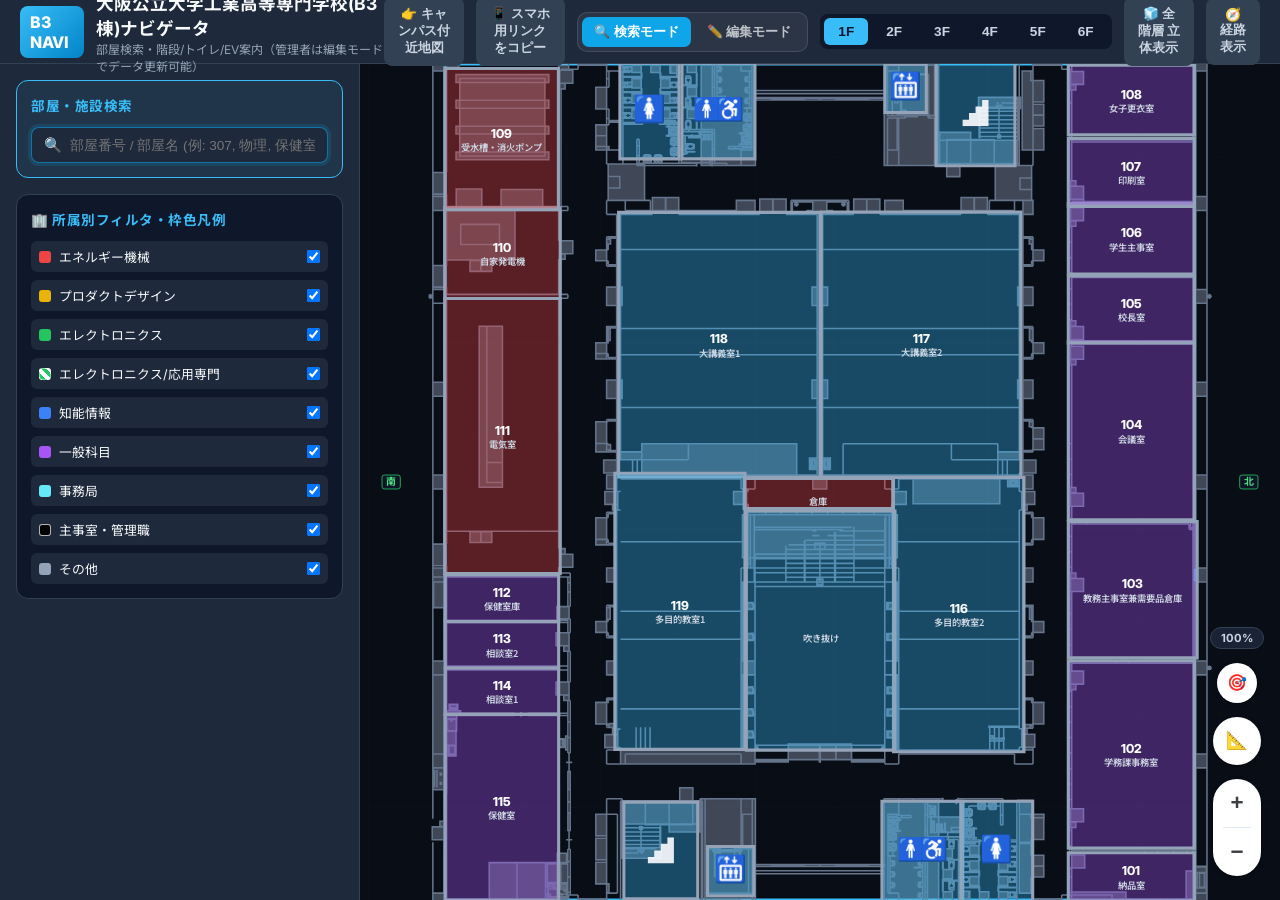
==== commit b703f0f5: "Add files via upload" ====
--- a/index.html
+++ b/index.html
@@ -1,1195 +1,1431 @@
-<!DOCTYPE html>
-<html lang="ja">
-<head>
-  <meta charset="UTF-8">
-  <meta name="viewport" content="width=device-width, initial-scale=1.0">
-  <title>大阪公立大学工業高等専門学校(B3棟)ナビゲータ</title>
-  <meta name="description" content="B3棟の部屋・階段・トイレ・EVなどを検索できるフロアナビゲータ。管理者向けの編集モードでは、ドラッグ描画での任意サイズ部屋作成・数値での幅/高さ/位置調整、新部屋の追加、誤認部屋の削除、属性（カテゴリ）変更、部屋の結合、名前修正、およびJSON保存にも対応。">
-  <link rel="stylesheet" href="src/css/style.css">
-  <link rel="preconnect" href="https://fonts.googleapis.com">
-  <link rel="preconnect" href="https://fonts.gstatic.com" crossorigin>
-  <link href="https://fonts.googleapis.com/css2?family=Inter:wght@400;500;600;700;800&family=Noto+Sans+JP:wght@400;500;700&display=swap" rel="stylesheet">
-  <style>
-    /* 全階層立体表示（アイソメトリック Canvas）用。
-       style.css には .mode-banner.hidden 専用のルールしか無く、
-       汎用の .hidden ユーティリティクラスは存在しないため、
-       SVGとCanvasの表示/非表示はここで明示的に定義する。
-       重ねて配置し、表示中の一方だけを見せる。 */
-    #canvas-wrapper {
-      position: relative;
-      width: 100%;
-      height: 100%;
-      min-width: 0;
-      min-height: 0;
-      overflow: hidden;
-      display: flex;
-      align-items: stretch;
-      justify-content: stretch;
-    }
-    /* タッチ操作：1本指スクロール／ピンチズーム／2本指移動を、すべてJS側
-       (touchstart/touchmove)で手動制御する。
-       以前は touch-action: pan-y でブラウザに1本指縦スクロールを委任していたが、
-       その場合1本指でスクロールが始まった直後に2本目の指を追加すると、
-       ブラウザが既にネイティブスクロールへ処理を委ねてしまっており、
-       touchmove側で e.preventDefault() を呼んでも間に合わず、
-       ピンチズーム／2本指移動がスクロールに負けてしまう不具合があった（特にiOS Safari）。
-       touch-action: none にしてブラウザの既定動作を完全に無効化し、
-       1本指スクロールもJS側で window.scrollBy() により手動再現することで、
-       上記の競合を根本的に回避する（タップ選択には影響しない）。 */
-    .app-viewport,
-    #canvas-3d {
-      touch-action: none;
-    }
-    #svg-canvas,
-    #svg-campus,
-    #canvas-3d {
-      position: absolute;
-      top: 0;
-      left: 0;
-      width: 100%;
-      height: 100%;
-      display: block;
-      margin: auto;
-      overflow: visible !important;
-      transition: opacity 0.35s cubic-bezier(0.4, 0, 0.2, 1), transform 0.35s cubic-bezier(0.4, 0, 0.2, 1);
-      will-change: opacity, transform;
-    }
-    /* 俯瞰ビュー（部屋が立体的にダイナミックに立ち上がる圧倒的な押し出し感） */
-    body.view-birds-eye #svg-canvas,
-    body.view-birds-eye #svg-campus {
-      transform: rotateX(56deg) rotateZ(-28deg) scale(0.78) translateY(-10px) !important;
-      filter: drop-shadow(-4px 6px 0px rgba(15, 23, 42, 0.9))
-              drop-shadow(-8px 12px 0px rgba(15, 23, 42, 0.6))
-              drop-shadow(-12px 18px 25px rgba(0, 0, 0, 0.8)) !important;
-    }
-    body.view-birds-eye #svg-canvas path,
-    body.view-birds-eye #svg-canvas polygon,
-    body.view-birds-eye #svg-canvas rect {
-      filter: drop-shadow(-2px 3.5px 0px rgba(15, 23, 42, 0.75)) !important;
-    }
-    /* 俯瞰ビュー時：ピンの赤球が潰れず画面上でピッタリ綺麗な「正円・まん丸球体」になる完全補正 */
-    body.view-birds-eye .search-pin-group {
-      transform-box: fill-box;
-      transform-origin: center bottom;
-      transform: rotateZ(28deg) rotateX(-56deg) scale(1.3, 2.3) translateY(-10px) !important;
-    }
-    body.view-birds-eye #gps-dot-layer {
-      transform-box: fill-box;
-      transform-origin: center bottom;
-      transform: rotateZ(28deg) rotateX(-56deg) scale(1.3) !important;
-    }
-    body.view-birds-eye #btn-fab-birds-eye {
-      background: rgba(59, 130, 246, 0.45) !important;
-      border-color: #3b82f6 !important;
-      color: #ffffff !important;
-      box-shadow: 0 0 14px rgba(59, 130, 246, 0.5);
-    }
-    #svg-canvas.map-transition-out,
-    #svg-campus.map-transition-out,
-    #canvas-3d.map-transition-out {
-      opacity: 0 !important;
-      transform: scale(0.97) !important;
-      pointer-events: none !important;
-    }
-    #svg-canvas.map-transition-in,
-    #svg-campus.map-transition-in,
-    #canvas-3d.map-transition-in {
-      opacity: 1 !important;
-      transform: scale(1) !important;
-      pointer-events: auto !important;
-    }
-    /* フロア切り替え（階数昇降）用エレベーター型スライド＆フェードアニメーション */
-    #svg-canvas.floor-transition-up {
-      opacity: 0 !important;
-      transform: translateY(28px) scale(0.98) !important;
-    }
-    #svg-canvas.floor-transition-down {
-      opacity: 0 !important;
-      transform: translateY(-28px) scale(0.98) !important;
-    }
-    #svg-canvas.floor-transition-enter {
-      opacity: 1 !important;
-      transform: translateY(0) scale(1) !important;
-    }
-    #canvas-3d {
-      cursor: grab;
-    }
-    #canvas-3d:active {
-      cursor: grabbing;
-    }
-    #svg-canvas.hidden,
-    #svg-campus.hidden,
-    #canvas-3d.hidden {
-      display: none !important;
-    }
-    /* キャンパス付近地図モード中は俯瞰ビューボタン（📐）を非表示にする */
-    body.campus-mode #btn-fab-birds-eye {
-      display: none !important;
-    }
-
-    /* 検索モード／編集モード 切り替えスイッチ */
-    .mode-switch {
-      display: flex;
-      gap: 4px;
-      padding: 4px;
-      border-radius: 10px;
-      background: rgba(255, 255, 255, 0.06);
-      border: 1px solid rgba(255, 255, 255, 0.12);
-    }
-    .mode-switch-btn {
-      border: none;
-      background: transparent;
-      color: rgba(255, 255, 255, 0.7);
-      padding: 6px 12px;
-      border-radius: 7px;
-      cursor: pointer;
-      font-size: 13px;
-      font-weight: 600;
-      white-space: nowrap;
-      transition: background 0.15s ease, color 0.15s ease;
-    }
-    .mode-switch-btn:hover {
-      background: rgba(255, 255, 255, 0.1);
-    }
-    .mode-switch-btn.active {
-      color: #ffffff;
-    }
-    .mode-switch-btn[data-mode="search"].active {
-      background: #0ea5e9;
-    }
-    .mode-switch-btn[data-mode="edit"].active {
-      background: #f59e0b;
-    }
-
-    /* 「全階層 立体表示」ボタン：通常は説明的な文言、モバイル幅では「3D」のみに短縮 */
-    #btn-3d-view .label-short {
-      display: none;
-    }
-
-    /* 🧭経路表示・🏫キャンパス地図ボタンも同様に、
-       PC幅ではラベル付き文言、スマホ幅ではアイコンのみに切り替える（初期状態）。
-       📍現在地ボタンは地図内フローティングツールバーのアイコンボタンに移動したため対象外。 */
-    #btn-toggle-route .label-short,
-    #btn-campus-map .label-short {
-      display: none;
-    }
-
-    /* 検索窓（部屋・施設検索）を目立たせるためのハイライト。
-       style.css側の指定が不明でも確実に効くよう、ここで直接指定する。 */
-    #section-search .search-box {
-      border: 1px solid rgba(14, 165, 233, 0.6);
-      border-radius: 8px;
-      box-shadow: 0 0 0 3px rgba(14, 165, 233, 0.15);
-      transition: box-shadow 0.15s ease, border-color 0.15s ease;
-    }
-    #section-search .search-box:focus-within {
-      border-color: #0ea5e9;
-      box-shadow: 0 0 0 4px rgba(14, 165, 233, 0.28);
-    }
-
-    /* 検索モードの読み取り専用・部屋詳細カード用 */
-    .editor-readonly-value {
-      padding: 8px 10px;
-      border-radius: 8px;
-      background: rgba(255, 255, 255, 0.05);
-      border: 1px solid rgba(255, 255, 255, 0.1);
-      color: #e2e8f0;
-      font-size: 14px;
-    }
-
-    /* 検索結果／ダイレクトリンクから遷移してきた部屋のハイライト（2D平面図）を点滅させる。
-       塗り・枠線の不透明度をふわっと明滅させることで、フロア全体表示（拡大なし）でも
-       該当の部屋が一目でどこか分かるようにする。 */
-    @keyframes room-highlight-blink {
-      0%, 100% { opacity: 1; }
-      50% { opacity: 0.35; }
-    }
-    #layer-highlight .search-highlight-blink {
-      animation: room-highlight-blink 1.1s ease-in-out infinite;
-    }
-
-    /* ==========================================================
-       モバイルUIレイアウト（.ui-mobile クラスが body に付いている時）
-       ・画面幅が1200px以下の場合は自動的に付与される（JS側 matchMedia）
-       ・?mobile=1 を付けたURLでは、画面幅に関わらず強制的に付与される
-         （スマホ検索モード専用URL。PCで開いても常にスマホ表示になる）
-       ・平面図（SVG/立体表示）は表示したまま、サイドバーの
-         レイヤー表示制御・カテゴリフィルタ・所属フィルタ の
-         3パネルのみを非表示にする。
-       ・横並び(header + sidebar + viewport)から縦積みに変更し、
-         検索ボックス／検索結果をサイドバー内の最上部（ヘッダー直下）
-         にまとめ、その下に部屋詳細カード、さらにその下に平面図を配置する。
-       ・全体を1ページとして縦スクロールできるようにする。
-       ・編集モードはPC専用機能のため、検索／編集切り替えスイッチ自体を
-         非表示にし、常に検索モードのみで運用する（誤って編集モードに
-         入ることも防止）。
-       ・各所の余白・フォントサイズを詰めて、極力コンパクトに表示する。
-       ========================================================== */
-    /* 編集モードはモバイルUIでは使わないため、切り替えスイッチごと非表示 */
-    body.ui-mobile #mode-switch {
-      display: none;
-    }
-
-    /* スマホ表示中は、スマホ用リンク生成ボタン自体も不要なので非表示にして省スペース化 */
-    body.ui-mobile #btn-copy-mobile-link {
-      display: none;
-    }
-
-    /* 「全階層 立体表示」ボタンは「3D」のみの短い表記に切り替え、省スペース化 */
-    body.ui-mobile #btn-3d-view .label-full {
-      display: none;
-    }
-    body.ui-mobile #btn-3d-view .label-short {
-      display: inline;
-    }
-
-    /* 「全般・レイヤー表示制御」「用途・カテゴリ別フィルタ」は、PC/スマホ・検索/編集モードを問わず
-       常に非表示にする（サイドバーを部屋検索・所属フィルタに絞ってシンプルにするため）。
-       内部のcheckbox要素自体はDOM上に残すため、JS側のレイヤー表示制御・カテゴリ絞り込みの
-       ロジックはそのまま動作する（既定値=全てON）。 */
-    #section-layer-controls,
-    #section-category-filters {
-      display: none !important;
-    }
-
-    body.ui-mobile.mode-search #section-affiliation-filters {
-      display: none;
-    }
-
-    /* 画面ぴったりに収める固定レイアウト方式。
-       旧実装（ページ全体を縦スクロール、平面図は height:60vh 固定）だと、
-       サイドバー（検索結果・部屋詳細）が短い時や、キャンパス地図モードで
-       サイドバー自体が非表示になる時に、下側が丸ごと余って真っ暗な
-       デッドスペースになる問題があった。
-       ヘッダー／サイドバーは中身に必要な高さだけを取り、平面図
-       （.app-viewport）が flex:1 で「残り全部」を常に埋めるようにする。
-       100vh ではなく 100dvh を使い、スマホのアドレスバー分の
-       伸縮でも下端が見切れないようにする。 */
-    body.ui-mobile.mode-search {
-      height: 100dvh;
-      min-height: 100dvh;
-      overflow: hidden;
-    }
-
-    body.ui-mobile.mode-search .app-container {
-      height: 100dvh;
-      min-height: 100dvh;
-    }
-
-    /* ヘッダー：折り返し可能にして高さ固定を解除、余白を詰めてコンパクトに */
-    body.ui-mobile.mode-search .app-header {
-      height: auto;
-      flex-wrap: wrap;
-      row-gap: 4px;
-      padding: 6px 8px;
-    }
-
-    /* ブランドタイトルもコンパクトに（アイコン＋タイトルのみ、副題は省略） */
-    body.ui-mobile.mode-search .brand-icon {
-      padding: 3px 6px;
-      font-size: 0.85rem;
-    }
-    body.ui-mobile.mode-search .brand-title h1 {
-      font-size: 0.95rem;
-      line-height: 1.2;
-    }
-    body.ui-mobile.mode-search .brand-subtitle {
-      display: none;
-    }
-
-    body.ui-mobile.mode-search .header-controls {
-      flex-wrap: wrap;
-      row-gap: 4px;
-      gap: 6px;
-      width: 100%;
-    }
-
-    /* フロアタブ・ボタン類：スマホ幅に応じて高さを最適化 */
-    body.ui-mobile.mode-search .floor-tabs {
-      padding: 2px;
-      gap: 3px;
-    }
-    body.ui-mobile.mode-search .tab-btn {
-      padding: 6px 10px;
-      font-size: 0.92rem;
-      min-height: 36px;
-      min-width: 36px;
-    }
-    body.ui-mobile.mode-search .btn-secondary {
-      padding: 6px 10px;
-      font-size: 0.88rem;
-      min-height: 36px;
-    }
-
-    /* 🧭経路表示・🏫キャンパス地図：スマホではアイコンのみのボタンにして横幅を節約 */
-    body.ui-mobile.mode-search #btn-toggle-route .label-full,
-    body.ui-mobile.mode-search #btn-campus-map .label-full {
-      display: none;
-    }
-    body.ui-mobile.mode-search #btn-toggle-route .label-short,
-    body.ui-mobile.mode-search #btn-campus-map .label-short {
-      display: inline;
-      font-size: 1.15rem;
-      line-height: 1;
-    }
-    body.ui-mobile.mode-search #btn-toggle-route,
-    body.ui-mobile.mode-search #btn-campus-map {
-      padding: 6px 10px;
-      min-width: 38px;
-      min-height: 36px;
-    }
-    body.ui-mobile.mode-search #btn-campus-map .label-short {
-      font-size: 1.25rem;
-    }
-
-    /* ヘッダーの下：サイドバー（検索）→ 平面図 の縦積みに変更。
-       main-content自体はヘッダーが使った残り高さいっぱいに広がり（flex:1）、
-       その中で sidebar / viewport の高さを分配する。 */
-    body.ui-mobile.mode-search .main-content {
-      flex: 1 1 auto;
-      flex-direction: column;
-      height: auto;
-      min-height: 0;
-      overflow: hidden;
-    }
-
-    /* サイドバー：スマホ表示では検索バーと部屋詳細カード（選択時のみ）を置く領域。
-       検索結果ポップアップが平面図上にオーバーラップ表示できるよう overflow: visible にする。 */
-    body.ui-mobile.mode-search .app-sidebar {
-      width: 100%;
-      border-right: none;
-      border-bottom: 1px solid var(--border-color);
-      flex: 0 0 auto;
-      max-height: none;
-      overflow: visible;
-      padding: 6px;
-      gap: 6px;
-      position: relative;
-      z-index: 60;
-    }
-
-    body.ui-mobile.mode-search .sidebar-section {
-      padding: 6px 8px;
-    }
-
-    body.ui-mobile.mode-search .section-title {
-      margin-bottom: 4px;
-      font-size: 0.85rem;
-    }
-
-    /* 検索ボックス＋検索結果セクションを、サイドバー内の最上部（＝ヘッダー直下）に固定表示 */
-    body.ui-mobile.mode-search #section-search {
-      order: -1;
-      position: relative;
-      z-index: 100;
-      padding: 0;
-      background: transparent;
-      border: none;
-    }
-
-    body.ui-mobile.mode-search #section-search .search-results {
-      position: absolute;
-      top: calc(100% + 4px);
-      left: 0;
-      right: 0;
-      width: 100%;
-      background: #0f172a;
-      border: 1.5px solid var(--accent-primary);
-      border-radius: 10px;
-      box-shadow: 0 16px 36px rgba(0, 0, 0, 0.85);
-      z-index: 1000;
-      max-height: 60vh;
-      overflow-y: auto;
-      display: none;
-    }
-
-    /* 検索ボックス・検索結果の文字・余白を最適化 */
-    body.ui-mobile.mode-search .search-box {
-      padding: 8px 10px;
-    }
-    body.ui-mobile.mode-search .search-input {
-      font-size: 0.98rem;
-    }
-    body.ui-mobile.mode-search .search-icon {
-      font-size: 0.95rem;
-    }
-    body.ui-mobile.mode-search .search-item {
-      font-size: 0.95rem;
-      padding: 10px 8px;
-    }
-    body.ui-mobile.mode-search .search-item-floor {
-      font-size: 0.9rem;
-    }
-
-    /* 平面図（地図）：サイドバーが使わなかった残り全部を埋める（flex:1）。 */
-    body.ui-mobile.mode-search .app-viewport {
-      flex: 1 1 auto;
-      width: 100%;
-      height: auto;
-      min-height: 200px;
-    }
-
-    /* ==========================================================
-       部屋の詳細情報カード（読み取り専用）：モバイルUIではコンパクトに
-       ========================================================== */
-    body.ui-mobile.mode-search #section-search + section .section-title,
-    body.ui-mobile.mode-search #room-editor-section-title {
-      margin-bottom: 4px;
-      font-size: 0.85rem;
-    }
-
-    body.ui-mobile.mode-search .room-editor-card {
-      padding: 6px 8px;
-      gap: 4px;
-    }
-
-    body.ui-mobile.mode-search .room-editor-card .empty-state {
-      padding: 6px 4px;
-      font-size: 0.85rem;
-    }
-
-    body.ui-mobile.mode-search .room-editor-card .empty-state.compact-empty {
-      padding: 4px;
-      font-size: 0.82rem;
-      color: var(--text-muted);
-      text-align: center;
-    }
-
-    /* 部屋番号＋部屋名を1行にまとめて先頭に強調表示 */
-    body.ui-mobile.mode-search .room-editor-card .editor-field.compact-heading {
-      display: flex;
-      align-items: center;
-      gap: 6px;
-      flex-wrap: wrap;
-    }
-    body.ui-mobile.mode-search .room-editor-card .compact-heading .heading-label {
-      display: none;
-    }
-    body.ui-mobile.mode-search .room-editor-card .compact-heading .editor-readonly-value.room-number {
-      font-size: 1.1rem;
-      font-weight: 700;
-      padding: 2px 6px;
-      background: rgba(14, 165, 233, 0.18);
-      border-color: rgba(14, 165, 233, 0.4);
-    }
-    body.ui-mobile.mode-search .room-editor-card .compact-heading .editor-readonly-value.room-name {
-      font-size: 0.98rem;
-      padding: 2px 0;
-      background: transparent;
-      border: none;
-    }
-
-    /* モバイル専用：詳細カードを閉じるボタン */
-    body.ui-mobile.mode-search .btn-close-room-card {
-      margin-left: auto;
-      border: none;
-      background: rgba(239, 68, 68, 0.18);
-      border: 1px solid rgba(239, 68, 68, 0.35);
-      color: #fca5a5;
-      padding: 3px 8px;
-      border-radius: 6px;
-      font-size: 0.78rem;
-      font-weight: 600;
-      cursor: pointer;
-    }
-    body.ui-mobile.mode-search .btn-close-room-card:active {
-      background: rgba(239, 68, 68, 0.4);
-    }
-
-    /* カテゴリ／所属は横並び2列にして更に省スペース化 */
-    body.ui-mobile.mode-search .room-editor-card .editor-fields-grid {
-      display: grid;
-      grid-template-columns: 1fr 1fr;
-      gap: 4px 8px;
-    }
-    body.ui-mobile.mode-search .room-editor-card .editor-fields-grid .editor-field.compact-row {
-      display: flex;
-      flex-direction: column;
-      align-items: flex-start;
-      gap: 1px;
-    }
-    body.ui-mobile.mode-search .room-editor-card .editor-fields-grid .compact-row .editor-readonly-value {
-      width: 100%;
-    }
-
-    /* カテゴリ／所属以外（担当教員など）は「ラベル：値」を横一列にして詰める */
-    body.ui-mobile.mode-search .room-editor-card .editor-field.compact-row {
-      display: flex;
-      flex-direction: row;
-      align-items: center;
-      gap: 6px;
-    }
-    body.ui-mobile.mode-search .room-editor-card .compact-row .editor-label {
-      flex: 0 0 auto;
-      font-size: 0.78rem;
-      margin-bottom: 0;
-      white-space: nowrap;
-      opacity: 0.85;
-    }
-    body.ui-mobile.mode-search .room-editor-card .compact-row .editor-readonly-value {
-      flex: 1 1 auto;
-      padding: 3px 6px;
-      font-size: 0.88rem;
-      min-width: 0;
-    }
-
-    body.ui-mobile.mode-search .room-editor-card #btn-copy-room-link {
-      padding: 6px 10px;
-      font-size: 0.88rem;
-      min-height: 36px;
-    }
-
-    /* ==========================================================
-       画面高さが小さいスマートフォン向けの段階的最適化
-       ========================================================== */
-    /* 高さ小 (height <= 750px) */
-    body.ui-mobile.ui-compact-height.mode-search .app-header {
-      padding: 4px 6px;
-      row-gap: 3px;
-    }
-    body.ui-mobile.ui-compact-height.mode-search .brand-title h1 {
-      font-size: 0.9rem;
-    }
-    body.ui-mobile.ui-compact-height.mode-search .tab-btn {
-      padding: 4px 8px;
-      font-size: 0.85rem;
-      min-height: 32px;
-      min-width: 32px;
-    }
-    body.ui-mobile.ui-compact-height.mode-search .btn-secondary {
-      padding: 4px 8px;
-      font-size: 0.82rem;
-      min-height: 32px;
-    }
-    body.ui-mobile.ui-compact-height.mode-search #btn-campus-map {
-      padding: 4px 8px;
-      min-height: 32px;
-      min-width: 36px;
-    }
-    body.ui-mobile.ui-compact-height.mode-search .app-sidebar {
-      max-height: none;
-      overflow: visible;
-      padding: 4px 6px;
-      gap: 4px;
-    }
-    body.ui-mobile.ui-compact-height.mode-search .sidebar-section {
-      padding: 6px 8px;
-    }
-    body.ui-mobile.ui-compact-height.mode-search .search-box {
-      padding: 6px 8px;
-    }
-    body.ui-mobile.ui-compact-height.mode-search .search-input {
-      font-size: 0.9rem;
-    }
-    body.ui-mobile.ui-compact-height.mode-search .room-editor-card {
-      padding: 4px 6px;
-      gap: 3px;
-    }
-    body.ui-mobile.ui-compact-height.mode-search .room-editor-card #btn-copy-room-link {
-      padding: 5px 8px;
-      font-size: 0.82rem;
-      min-height: 32px;
-    }
-
-    /* 超小型画面／横持ち (height <= 620px) */
-    body.ui-mobile.ui-ultra-compact-height.mode-search .app-header {
-      padding: 3px 4px;
-      row-gap: 2px;
-    }
-    body.ui-mobile.ui-ultra-compact-height.mode-search .brand-title h1 {
-      font-size: 0.85rem;
-    }
-    body.ui-mobile.ui-ultra-compact-height.mode-search .brand-icon {
-      padding: 2px 4px;
-      font-size: 0.75rem;
-    }
-    body.ui-mobile.ui-ultra-compact-height.mode-search .tab-btn {
-      padding: 3px 6px;
-      font-size: 0.8rem;
-      min-height: 28px;
-      min-width: 28px;
-    }
-    body.ui-mobile.ui-ultra-compact-height.mode-search .btn-secondary {
-      padding: 3px 6px;
-      font-size: 0.78rem;
-      min-height: 28px;
-    }
-    body.ui-mobile.ui-ultra-compact-height.mode-search #btn-campus-map {
-      padding: 3px 6px;
-      min-height: 28px;
-      min-width: 32px;
-    }
-    body.ui-mobile.ui-ultra-compact-height.mode-search #btn-campus-map .label-short {
-      font-size: 1.1rem;
-    }
-    body.ui-mobile.ui-ultra-compact-height.mode-search .app-sidebar {
-      max-height: none;
-      overflow: visible;
-      padding: 2px 4px;
-      gap: 2px;
-    }
-    body.ui-mobile.ui-ultra-compact-height.mode-search .sidebar-section {
-      padding: 4px 6px;
-    }
-    body.ui-mobile.ui-ultra-compact-height.mode-search .section-title {
-      font-size: 0.78rem;
-      margin-bottom: 2px;
-    }
-
-    /* 横幅が狭い端末 (width <= 400px) */
-    body.ui-mobile.ui-compact-width.mode-search .header-controls {
-      gap: 4px;
-      row-gap: 3px;
-    }
-    body.ui-mobile.ui-compact-width.mode-search .tab-btn {
-      padding: 4px 6px;
-      font-size: 0.82rem;
-      min-width: 30px;
-    }
-
-    /* 平面図右下のズーム操作クラスター（現在地／全体表示リセット／＋－） */
-    body.ui-mobile.mode-search .floating-toolbar {
-      bottom: 12px;
-      right: 10px;
-      gap: 12px;
-    }
-    body.ui-mobile.mode-search .map-fab-locate,
-    body.ui-mobile.mode-search .zoom-pill-btn {
-      width: 48px;
-      height: 48px;
-    }
-    body.ui-mobile.mode-search .map-fab-locate svg {
-      width: 24px;
-      height: 24px;
-    }
-    body.ui-mobile.mode-search .zoom-pill-btn {
-      font-size: 1.4rem;
-    }
-    body.ui-mobile.mode-search .map-fab-reset {
-      width: 40px;
-      height: 40px;
-      font-size: 1.05rem;
-    }
-    body.ui-mobile.mode-search .zoom-indicator {
-      font-size: 0.75rem;
-    }
-
-    /* 補足ヒントはモバイルUIでは省略してさらに省スペース化 */
-    body.ui-mobile.mode-search .room-editor-card .help-tip {
-      display: none;
-    }
-
-    /* スマホ検索モード専用URL(?mobile=1)でPCから開いた時向けの目印バッジ。
-       実機スマホ幅では基本的に見えない場所に出さず、PCで開いた時だけ
-       「スマホ表示中」であることが分かるよう、ヘッダー右上に小さく表示する。 */
-    #mobile-forced-badge {
-      display: none;
-      align-items: center;
-      gap: 4px;
-      padding: 4px 10px;
-      border-radius: 999px;
-      background: rgba(14, 165, 233, 0.18);
-      border: 1px solid rgba(14, 165, 233, 0.4);
-      color: #7dd3fc;
-      font-size: 12px;
-      font-weight: 600;
-      white-space: nowrap;
-    }
-    /* 実機スマホ幅では不要（元々スマホ表示なので自明）。
-       PC等の広い画面で ?mobile=1 の強制リンクを開いた時だけ気づけるように出す。 */
-    @media (min-width: 1201px) {
-      body.ui-mobile-forced #mobile-forced-badge {
-        display: inline-flex;
-      }
-    }
-
-    /* ==========================================================
-       GPS現在地表示機能
-       ========================================================== */
-    /* 現在地ドットの外側ハロー：ゆっくり明滅させて視認性を上げる */
-    @keyframes gps-marker-pulse {
-      0%, 100% { opacity: 0.55; }
-      50% { opacity: 0.15; }
-    }
-    #layer-gps-location .gps-marker-pulse {
-      animation: gps-marker-pulse 1.6s ease-in-out infinite;
-    }
-    /* 現在地マーカーは常に最前面レイヤー（#layer-gps-location はSVG内で最後に
-       描画される）に加えて、他の部屋・経路表示から視覚的に独立して見えるよう
-       ドロップシャドウを付与する（renderGpsMarker()側でfilter属性を付与）。 */
-    #layer-gps-location .gps-marker-label-bg {
-      filter: drop-shadow(0 2px 4px rgba(0, 0, 0, 0.5));
-    }
-    #layer-gps-location .gps-marker-label-text {
-      font-family: 'Inter', 'Noto Sans JP', sans-serif;
-      font-weight: 800;
-      pointer-events: none;
-      user-select: none;
-    }
-
-    /* ==========================================================
-       キャンパス付近地図：現在地からの距離パネル
-       ========================================================== */
-    /* 地図に重ねず、トップバー（app-header）の中に表示する。
-       通常は brand-title / header-controls の1行だが、キャンパス地図モード時
-       だけヘッダーを折り返し可能にし、この距離パネルをタイトル行の下に
-       フル幅の2行目として表示する。 */
-    body.campus-mode .app-header {
-      height: auto;
-      min-height: 0;
-      flex-wrap: wrap;
-      row-gap: 8px;
-      padding-bottom: 8px;
-    }
-    #campus-distance-panel {
-      display: none;
-    }
-    body.campus-mode #campus-distance-panel {
-      display: flex;
-      align-items: center;
-      gap: 10px;
-      flex-wrap: wrap;
-      order: 10;
-      width: 100%;
-      flex-basis: 100%;
-      box-sizing: border-box;
-      background: rgba(148, 163, 184, 0.08);
-      border: 1px solid rgba(148, 163, 184, 0.18);
-      border-radius: 10px;
-      padding: 8px 12px;
-      font-family: 'Inter', 'Noto Sans JP', sans-serif;
-      color: #e2e8f0;
-    }
-    body.campus-mode #campus-distance-panel:empty {
-      display: none !important;
-    }
-    .cdp-title {
-      font-size: 0.82rem;
-      font-weight: 700;
-      color: #7dd3fc;
-      white-space: nowrap;
-      flex: 0 0 auto;
-    }
-    .cdp-empty {
-      font-size: 0.8rem;
-      line-height: 1.4;
-      color: #cbd5e1;
-    }
-    /* 駅3件＋B3棟の計4項目を 2列×2行 のグリッドで表示（レイアウト指定順） */
-    .cdp-grid {
-      display: grid;
-      grid-template-columns: repeat(2, minmax(0, auto));
-      gap: 4px 20px;
-      flex: 1 1 auto;
-      min-width: 0;
-    }
-    .cdp-cell {
-      display: flex;
-      align-items: baseline;
-      gap: 6px;
-      min-width: 0;
-      padding: 2px 8px;
-      border-radius: 7px;
-      background: rgba(148, 163, 184, 0.08);
-    }
-    .cdp-cell.cdp-highlight {
-      background: rgba(14, 165, 233, 0.18);
-      border: 1px solid rgba(14, 165, 233, 0.35);
-    }
-    .cdp-label {
-      font-size: 0.8rem;
-      font-weight: 600;
-      color: #f1f5f9;
-      white-space: nowrap;
-    }
-    .cdp-value {
-      font-size: 0.86rem;
-      font-weight: 700;
-      color: #fef3c7;
-      white-space: nowrap;
-    }
-    .cdp-walk {
-      margin-left: 4px;
-      font-size: 0.76rem;
-      font-weight: 500;
-      color: #94a3b8;
-      white-space: nowrap;
-    }
-    /* スマホ幅：文字が小さすぎないよう、むしろ縦積みにしてゆったり大きめの
-       文字サイズを確保する（横幅の制約より可読性を優先）。 */
-    body.ui-mobile.campus-mode #campus-distance-panel {
-      flex-direction: column;
-      align-items: stretch;
-      gap: 6px;
-      padding: 8px 10px;
-    }
-    body.ui-mobile.campus-mode .cdp-title {
-      font-size: 0.85rem;
-    }
-    body.ui-mobile.campus-mode .cdp-empty {
-      font-size: 0.82rem;
-    }
-    body.ui-mobile.campus-mode .cdp-grid {
-      grid-template-columns: 1fr 1fr;
-      gap: 6px 10px;
-      width: 100%;
-    }
-    body.ui-mobile.campus-mode .cdp-cell {
-      flex-direction: column;
-      align-items: flex-start;
-      gap: 0;
-      padding: 5px 8px;
-    }
-    body.ui-mobile.campus-mode .cdp-label {
-      font-size: 0.82rem;
-    }
-    body.ui-mobile.campus-mode .cdp-value {
-      font-size: 0.98rem;
-    }
-    body.ui-mobile.campus-mode .cdp-walk {
-      font-size: 0.8rem;
-      margin-left: 0;
-    }
-    /* 極端に狭い画面では2列グリッドも窮屈になるため1列に折り返す */
-    @media (max-width: 340px) {
-      body.ui-mobile.campus-mode .cdp-grid {
-        grid-template-columns: 1fr;
-      }
-    }
-
-    /* ==========================================================
-       現在地→目的部屋 経路表示機能
-       ========================================================== */
-    /* 経路の破線が進行方向（スタート→ゴール）へ流れるアニメーション */
-    @keyframes route-path-flow {
-      to { stroke-dashoffset: -110; }
-    }
-    #layer-route-path .route-path-line {
-      animation: route-path-flow 1.1s linear infinite;
-    }
-    #layer-route-path .route-distance-label {
-      paint-order: stroke;
-      stroke: rgba(15, 23, 42, 0.85);
-      stroke-width: 220px;
-      stroke-linejoin: round;
-    }
-
-    /* マップ切り替え（キャンパス付近地図 ⇔ B3平面図）ボタン：
-       以前は表示中のモードに応じて緑色にハイライトしていたが、状態によって
-       色が変わって分かりにくいとのフィードバックを受け、常に同じ見た目
-       （通常の.btn-secondaryの配色）で統一する。
-    body.campus-mode .floor-tabs {
-      opacity: 0.5;
-      pointer-events: none;
-    }
-    body.campus-mode #svg-canvas {
-      display: none;
-    }
-    body.campus-mode #svg-campus {
-      display: block;
-    }
-    /* キャンパス地図モードでは編集系・検索系コントロールを隠すが、
-       タイトルバー（brand-title）自体は隠さずに「🏫 キャンパス地図」表示へ
-       中身だけ差し替える（setCampusMode()参照）。こうすることで
-       ヘッダーは常に「左：タイトルバー／右：header-controls」の
-       2カラムのままになり、justify-content: space-between による
-       右寄せ位置が通常時／キャンパス地図時で完全に一致する
-       （＝切り替えボタンの位置がレイアウト上ズレない）。 */
-    #btn-copy-campus-link {
-      display: none;
-    }
-    body.campus-mode #btn-copy-campus-link {
-      display: inline-flex;
-      align-items: center;
-      justify-content: center;
-    }
-    body.campus-mode .app-sidebar,
-    body.campus-mode .header-controls > *:not(#btn-campus-map):not(#btn-copy-campus-link) {
-      display: none !important;
-    }
-    body.campus-mode .main-content {
-      width: 100%;
-    }
-  </style>
-</head>
-<body data-theme="dark" class="mode-search">
-  <div class="app-container">
-    <!-- Header -->
-    <header class="app-header">
-      <div class="brand-title" id="brand-title">
-        <div class="brand-icon" id="brand-icon">B3 NAVI</div>
-        <div>
-          <h1 id="brand-heading">大阪公立大学工業高等専門学校(B3棟)ナビゲータ</h1>
-          <div class="brand-subtitle" id="brand-subtitle">部屋検索・階段/トイレ/EV案内（管理者は編集モードでデータ更新可能）</div>
-        </div>
-      </div>
-
-      <div class="header-controls">
-        <button class="btn-secondary" id="btn-campus-map" title="キャンパス付近地図モードとB3平面図表示を切り替えます"><span class="label-full">👉 キャンパス付近地図</span><span class="label-short">👉</span></button>
-        <button class="btn-secondary" id="btn-copy-campus-link" title="キャンパス付近地図を直接開くリンク（?campus=1）をコピーします">🏫</button>
-
-        <!-- ?mobile=1 の専用URLで開いた時だけ表示される目印バッジ（PC幅で開いた場合のみ） -->
-        <span id="mobile-forced-badge">📱 スマホ表示中</span>
-
-        <!-- スマホ検索モード専用URLをコピー：現在のURLに ?mobile=1 を付けたリンクを生成する。
-             このリンクを開くと、画面幅に関わらず常にスマホ向けコンパクト検索UIで表示され、
-             編集モードへの切り替えもできなくなる（誤操作防止・共有用途向け）。 -->
-        <button class="btn-secondary" id="btn-copy-mobile-link" title="現在の状態に「?mobile=1」を付けたリンクをコピーします。このリンクを開くと、PCでも常にスマホ向けの検索専用コンパクト表示になります。">📱 スマホ用リンクをコピー</button>
-
-        <!-- 検索モード／編集モード 切り替え：通常は「検索モード」（閲覧専用）で運用し、
-             人事異動・組織改編があった時だけ「編集モード」に切り替えて部屋データを更新する -->
-        <div class="mode-switch" id="mode-switch">
-          <button class="mode-switch-btn active" data-mode="search" id="btn-mode-search" title="部屋を探すだけの閲覧モード。部屋データは変更されません。">🔍 検索モード</button>
-          <button class="mode-switch-btn" data-mode="edit" id="btn-mode-edit" title="部屋の追加・結合・削除、属性変更ができます。人事異動・組織改編があった時だけ使ってください。">✏️ 編集モード</button>
-        </div>
-
-        <!-- Floor Tabs -->
-        <div class="floor-tabs" id="floor-tabs">
-          <button class="tab-btn active" data-floor="1">1F</button>
-          <button class="tab-btn" data-floor="2">2F</button>
-          <button class="tab-btn" data-floor="3">3F</button>
-          <button class="tab-btn" data-floor="4">4F</button>
-          <button class="tab-btn" data-floor="5">5F</button>
-          <button class="tab-btn" data-floor="6">6F</button>
-        </div>
-
-        <button class="btn-secondary" id="btn-3d-view" title="全フロアを立体的に串刺し表示します（表示中のフロアをクリックすると、そのフロアの編集画面に戻ります）"><span class="label-full">🧊 全階層 立体表示</span><span class="label-short">🧊 3D</span></button>
-
-        <button class="btn-secondary" id="btn-toggle-route" title="経路表示を切り替えます"><span class="label-full">🧭 経路表示</span><span class="label-short">🧭</span></button>
-
-        <button class="btn-secondary edit-only" id="btn-reset-data" title="初期CADデータに戻す">🔄 初期状態にリセット</button>
-        <button class="btn-secondary edit-only" id="btn-import-json" title="以前保存したJSONファイルを読み込んで編集内容を復元">📂 JSON読込</button>
-        <input type="file" id="json-file-input" accept="application/json,.json" hidden>
-        <button class="btn-primary edit-only" id="btn-export-json" title="調整結果をJSONで保存">💾 JSON保存</button>
-      </div>
-
-      <!-- キャンパス付近地図モード限定：現在地から最寄り駅3件・B3棟までの
-           直線距離・徒歩所要時間の目安を表示するパネル。header-controls の外側
-           （app-header直下）に置くことで、campus-mode中にheader-controlsの
-           子要素を隠す規則の影響を受けずにトップバー内へ表示できる。
-           中身はrenderCampusDistancePanel()がJSで動的に生成する。 -->
-      <div class="campus-distance-panel" id="campus-distance-panel"></div>
-    </header>
-
-    <div class="main-content">
-      <!-- Sidebar -->
-      <aside class="app-sidebar">
-        <!-- Save Status Badge -->
-        <div class="save-status-badge edit-only" id="save-status">
-          <span class="status-dot"></span>
-          <span>編集内容はブラウザに自動保存されています</span>
-        </div>
-
-        <!-- Room Operations Section (編集モードのみ表示) -->
-        <section class="sidebar-section highlight-box edit-only">
-          <h2 class="section-title">🛠️ 部屋の追加・結合・削除アクション</h2>
-          <div class="action-btn-group">
-            <button class="action-btn success" id="btn-add-room" title="平面図上をドラッグして好きな大きさの部屋を作成">✏️ 部屋を描画追加 (ドラッグで範囲指定)</button>
-            <button class="action-btn" id="btn-merge-rooms" title="選択した2つ以上の部屋を1つに統合">🔗 選択した部屋を結合 (Merge)</button>
-            <button class="action-btn danger" id="btn-delete-room" title="選択した部屋を削除">🗑️ 選択した部屋を削除 (Delete)</button>
-          </div>
-          <div class="help-tip" id="add-mode-tip">
-            💡 <strong>操作方法:</strong> 「✏️ 部屋を描画追加」を押してから平面図上をドラッグすると、指定した範囲・大きさの部屋が作成されます。
-          </div>
-        </section>
-
-        <!-- Selected Room Editor -->
-        <section class="sidebar-section">
-          <h2 class="section-title" id="room-editor-section-title">✏️ 部屋情報・サイズ・属性の訂正</h2>
-          <div class="room-editor-card" id="room-editor-card">
-            <div class="empty-state">
-              平面図上の部屋をクリックすると<br>部屋番号・名前・横幅/縦幅・属性の訂正ができます
-            </div>
-          </div>
-        </section>
-
-        <!-- Search Section -->
-        <section class="sidebar-section highlight-box" id="section-search">
-          <h2 class="section-title">部屋・施設検索</h2>
-          <div class="search-box">
-            <span class="search-icon">🔍</span>
-            <input type="text" class="search-input" id="search-input" placeholder="部屋番号 / 部屋名 (例: 307, 物理, 保健室)..." autocomplete="off">
-          </div>
-          <div class="search-results" id="search-results"></div>
-        </section>
-
-        <!-- Main Layer & Text Controls -->
-        <section class="sidebar-section" id="section-layer-controls">
-          <h2 class="section-title">全般・レイヤー表示制御</h2>
-          <div class="layer-control-list">
-            <label class="layer-toggle-item">
-              <input type="checkbox" id="toggle-building-outline" checked>
-              <span class="toggle-label">🏢 建物の外形線 (Building Outer)</span>
-            </label>
-            <label class="layer-toggle-item">
-              <input type="checkbox" id="toggle-cad-walls" checked>
-              <span class="toggle-label">🧱 CAD建築壁・壁パス (CAD Wall Vector)</span>
-            </label>
-            <label class="layer-toggle-item">
-              <input type="checkbox" id="toggle-room-outlines" checked>
-              <span class="toggle-label">📐 部屋のポリゴン輪郭 (Room Polygons)</span>
-            </label>
-            <label class="layer-toggle-item">
-              <input type="checkbox" id="toggle-room-numbers" checked>
-              <span class="toggle-label">🔢 部屋番号 (Room Numbers)</span>
-            </label>
-            <label class="layer-toggle-item">
-              <input type="checkbox" id="toggle-room-names" checked>
-              <span class="toggle-label">🏷️ 部屋名称 (Room Names)</span>
-            </label>
-            <label class="layer-toggle-item">
-              <input type="checkbox" id="toggle-room-teachers" checked>
-              <span class="toggle-label">👤 担当教員名 (Teacher Names)</span>
-            </label>
-            <label class="layer-toggle-item">
-              <input type="checkbox" id="toggle-fill-colors" checked>
-              <span class="toggle-label">🎨 カテゴリ背景色 (Fill Colors)</span>
-            </label>
-          </div>
-        </section>
-
-        <!-- Category Filters -->
-        <section class="sidebar-section" id="section-category-filters">
-          <h2 class="section-title">用途・カテゴリ別フィルタ</h2>
-          <div class="category-filter-list" id="category-filters">
-            <!-- JSで動的生成 -->
-          </div>
-        </section>
-
-        <!-- Affiliation (所属) Filters & Frame Color Legend -->
-        <section class="sidebar-section" id="section-affiliation-filters">
-          <h2 class="section-title">🏢 所属別フィルタ・枠色凡例</h2>
-          <div class="category-filter-list" id="affiliation-filters">
-            <!-- JSで動的生成 -->
-          </div>
-        </section>
-      </aside>
-
-      <!-- Viewport & Canvas Area -->
-      <main class="app-viewport" id="viewport">
-        <!-- Add Mode Guidance Banner -->
-        <div class="mode-banner hidden" id="add-mode-banner">
-          🎯 <strong>部屋描画モード中:</strong> 平面図上で対角線状にドラッグして部屋の範囲・大きさを指定してください (Escでキャンセル)
-        </div>
-
-        <!-- Floating Toolbar -->
-        <div class="floating-toolbar">
-          <span class="zoom-indicator" id="zoom-indicator">100%</span>
-
-          <button class="map-fab map-fab-reset" id="btn-zoom-reset" title="全体表示 (Reset)">🎯</button>
-          <button class="map-fab" id="btn-fab-birds-eye" title="真上表示と俯瞰（斜め鳥瞰）ビューを切り替えます">📐</button>
-
-          <!-- GPS現在地表示：位置情報の利用許可があれば、平面図上に現在地を青いドットで表示する。
-               基準点（東正面入口・西入口）は1F平面図に既に登録済みの座標を自動で使用する。
-               Googleマップの「現在地」ボタンに近い見た目・配置（画面右下・円形）にしている。 -->
-          <button class="map-fab map-fab-locate" id="btn-gps-locate" title="GPSで取得した現在地を平面図上に表示します（位置情報の利用許可が必要です）">
-            <svg viewBox="0 0 24 24" width="24" height="24" fill="none" xmlns="http://www.w3.org/2000/svg" aria-hidden="true">
-              <circle cx="12" cy="12" r="3.2" fill="currentColor"/>
-              <path d="M12 2.5V6M12 18V21.5M2.5 12H6M18 12H21.5" stroke="currentColor" stroke-width="2" stroke-linecap="round"/>
-            </svg>
-          </button>
-
-          <!-- ズーム操作（拡大／縮小）：Googleマップと同様、丸みを帯びた1本の縦長ピルの中に
-               ＋／－を上下に並べる形にする -->
-          <div class="zoom-pill">
-            <button class="zoom-pill-btn" id="btn-zoom-in" title="拡大">+</button>
-            <span class="zoom-pill-divider"></span>
-            <button class="zoom-pill-btn" id="btn-zoom-out" title="縮小">−</button>
-          </div>
-        </div>
-
-        <!-- SVG Container -->
-        <div class="canvas-wrapper" id="canvas-wrapper">
-          <svg id="svg-campus" viewBox="0 0 3955 2523" preserveAspectRatio="xMidYMid meet" class="hidden">
-            <g id="svg-campus-world" transform="translate(-1332, 162) scale(1.4)">
-              <image id="layer-campus-map" x="0" y="0" width="100%" height="100%"
-                href="OMU.svg"
-                xlink:href="OMU.svg"
-                preserveAspectRatio="xMidYMid meet"
-                opacity="0.75" />
-
-              <!-- キャンパス主要ランドマーク（ユーザー実測確定座標） -->
-              <g id="campus-landmarks-layer">
-                <!-- 高専 (B3棟: 黄色い四角◇の中心位置 translate(1794, 1552) に100%完全着地) -->
-                <g class="campus-landmark-badge landmark-b3" transform="translate(1794, 1552)">
-                  <!-- 針ポール -->
-                  <line x1="0" y1="0" x2="0" y2="-65" stroke="#ffffff" stroke-width="9" stroke-linecap="round" filter="drop-shadow(0 3px 6px rgba(0,0,0,0.5))"/>
-                  <!-- バッジ -->
-                  <rect x="-150" y="-135" width="300" height="70" rx="35" fill="rgba(225, 29, 72, 0.95)" stroke="#ffffff" stroke-width="6" filter="drop-shadow(0 5px 12px rgba(0,0,0,0.6))"/>
-                  <text x="0" y="-88" text-anchor="middle" fill="#ffffff" font-size="34" font-weight="bold" font-family="sans-serif">🏫 B3棟 (高専)</text>
-                </g>
-
-                <!-- なかもず駅 (「なかもず」線路丸印 translate(1834, 212) の真上に100%完全着地) -->
-                <g class="campus-landmark-badge landmark-station" transform="translate(1834, 212)">
-                  <circle cx="0" cy="0" r="28" fill="rgba(37, 99, 235, 0.95)" stroke="#ffffff" stroke-width="4" filter="drop-shadow(0 3px 8px rgba(0,0,0,0.5))"/>
-                  <text x="0" y="10" text-anchor="middle" fill="#ffffff" font-size="30" font-family="sans-serif">🚉</text>
-                </g>
-
-                <!-- 白鷺駅 (「白鷺」線路丸印 translate(2708, 913) の真上に100%完全着地) -->
-                <g class="campus-landmark-badge landmark-station" transform="translate(2708, 913)">
-                  <circle cx="0" cy="0" r="28" fill="rgba(37, 99, 235, 0.95)" stroke="#ffffff" stroke-width="4" filter="drop-shadow(0 3px 8px rgba(0,0,0,0.5))"/>
-                  <text x="0" y="10" text-anchor="middle" fill="#ffffff" font-size="30" font-family="sans-serif">🚉</text>
-                </g>
-
-                <!-- テスト検証ピン: セブンイレブン直下のオレンジ丸印⚪真中心位置 translate(2280, 770) -->
-                <g class="campus-landmark-badge landmark-test" transform="translate(2280, 770)">
-                  <!-- 針ポール -->
-                  <line x1="0" y1="0" x2="0" y2="-65" stroke="#ffffff" stroke-width="9" stroke-linecap="round" filter="drop-shadow(0 3px 6px rgba(0,0,0,0.5))"/>
-                  <!-- バッジ -->
-                  <rect x="-170" y="-135" width="340" height="70" rx="35" fill="rgba(168, 85, 247, 0.95)" stroke="#ffffff" stroke-width="6" filter="drop-shadow(0 5px 12px rgba(0,0,0,0.6))"/>
-                  <text x="0" y="-88" text-anchor="middle" fill="#ffffff" font-size="30" font-weight="bold" font-family="sans-serif">📍 テスト測位点</text>
-                </g>
-              </g>
-            </g>
-          </svg>
-
-          <svg id="svg-canvas" viewBox="0 0 48400 54000" preserveAspectRatio="xMidYMid meet">
-            <defs>
-              <pattern id="grid-pattern" width="5000" height="6000" patternUnits="userSpaceOnUse">
-                <path d="M 5000 0 L 0 0 0 6000" fill="none" stroke="rgba(255,255,255,0.03)" stroke-width="50"/>
-              </pattern>
-              <!-- 現在地マーカーを他の地図要素から独立して目立たせるためのドロップシャドウ -->
-              <filter id="gps-marker-shadow" x="-150%" y="-150%" width="400%" height="400%">
-                <feDropShadow dx="0" dy="0" stdDeviation="180" flood-color="#000000" flood-opacity="0.55"/>
-              </filter>
-            </defs>
-            <g id="svg-world">
-              <!-- Background Grid -->
-              <rect x="-5000" y="-5000" width="58400" height="64000" fill="url(#grid-pattern)" />
-
-              <!-- Building Outline Layer -->
-              <g id="layer-building-outline"></g>
-
-              <!-- CAD Wall Lines Layer -->
-              <g id="layer-cad-walls"></g>
-
-              <!-- Room Polygons Layer -->
-              <g id="layer-rooms"></g>
-
-              <!-- Preview Layer for Dragging New Room -->
-              <g id="layer-preview"></g>
-
-              <!-- Room Text Labels Layer -->
-              <g id="layer-labels"></g>
-
-              <!-- Selection Highlight Layer -->
-              <g id="layer-highlight"></g>
-
-              <!-- 現在地→目的部屋の最短経路表示レイヤー -->
-              <g id="layer-route-path"></g>
-
-              <!-- GPS現在地表示レイヤー（最前面。フロア切替時もクリアされず、XY座標系を共有する全フロアで表示を維持する） -->
-              <g id="layer-gps-location"></g>
-            </g>
-          </svg>
-
-          <!-- 全階層 立体表示用 Canvas（アイソメトリック投影・ドラッグで回転／ホイールでズーム） -->
-          <canvas id="canvas-3d" class="hidden"></canvas>
-        </div>
-      </main>
-    </div>
-  </div>
-
-  <script type="module" src="src/js/app.js"></script>
-</body>
-</html>
+<!DOCTYPE html>
+<html lang="ja">
+<head>
+  <meta charset="UTF-8">
+  <meta name="viewport" content="width=device-width, initial-scale=1.0">
+  <title>大阪公立大学工業高等専門学校(B3棟)ナビゲータ</title>
+  <link rel="icon" href="data:image/svg+xml,<svg xmlns=%22http://www.w3.org/2000/svg%22 viewBox=%220 0 100 100%22><text y=%22.9em%22 font-size=%2290%22>🏢</text></svg>">
+  <meta name="description" content="B3棟の部屋・階段・トイレ・EVなどを検索できるフロアナビゲータ。管理者向けの編集モードでは、ドラッグ描画での任意サイズ部屋作成・数値での幅/高さ/位置調整、新部屋の追加、誤認部屋の削除、属性（カテゴリ）変更、部屋の結合、名前修正、およびJSON保存にも対応。">
+  <link rel="stylesheet" href="src/css/style.css">
+  <link rel="preconnect" href="https://fonts.googleapis.com">
+  <link rel="preconnect" href="https://fonts.gstatic.com" crossorigin>
+  <link href="https://fonts.googleapis.com/css2?family=Inter:wght@400;500;600;700;800&family=Noto+Sans+JP:wght@400;500;700&display=swap" rel="stylesheet">
+  <style>
+    /* 全階層立体表示（アイソメトリック Canvas）用。
+       style.css には .mode-banner.hidden 専用のルールしか無く、
+       汎用の .hidden ユーティリティクラスは存在しないため、
+       SVGとCanvasの表示/非表示はここで明示的に定義する。
+       重ねて配置し、表示中の一方だけを見せる。 */
+    #canvas-wrapper {
+      position: relative;
+      width: 100%;
+      height: 100%;
+      min-width: 0;
+      min-height: 0;
+      overflow: hidden;
+      display: flex;
+      align-items: stretch;
+      justify-content: stretch;
+    }
+    /* タッチ操作：1本指スクロール／ピンチズーム／2本指移動を、すべてJS側
+       (touchstart/touchmove)で手動制御する。
+       以前は touch-action: pan-y でブラウザに1本指縦スクロールを委任していたが、
+       その場合1本指でスクロールが始まった直後に2本目の指を追加すると、
+       ブラウザが既にネイティブスクロールへ処理を委ねてしまっており、
+       touchmove側で e.preventDefault() を呼んでも間に合わず、
+       ピンチズーム／2本指移動がスクロールに負けてしまう不具合があった（特にiOS Safari）。
+       touch-action: none にしてブラウザの既定動作を完全に無効化し、
+       1本指スクロールもJS側で window.scrollBy() により手動再現することで、
+       上記の競合を根本的に回避する（タップ選択には影響しない）。 */
+    .app-viewport,
+    #canvas-3d {
+      touch-action: none;
+    }
+    #svg-canvas,
+    #svg-campus,
+    #canvas-3d {
+      position: absolute;
+      top: 0;
+      left: 0;
+      width: 100%;
+      height: 100%;
+      display: block;
+      margin: auto;
+      overflow: visible !important;
+      transition: opacity 0.35s cubic-bezier(0.4, 0, 0.2, 1), transform 0.35s cubic-bezier(0.4, 0, 0.2, 1);
+      will-change: opacity, transform;
+    }
+    /* 俯瞰ビュー（部屋が立体的にダイナミックに立ち上がる圧倒的な押し出し感） */
+    body.view-birds-eye #svg-canvas,
+    body.view-birds-eye #svg-campus {
+      transform: rotateX(56deg) rotateZ(-28deg) scale(0.78) translateY(-10px) !important;
+      filter: drop-shadow(-4px 6px 0px rgba(15, 23, 42, 0.9))
+              drop-shadow(-8px 12px 0px rgba(15, 23, 42, 0.6))
+              drop-shadow(-12px 18px 25px rgba(0, 0, 0, 0.8)) !important;
+    }
+    body.view-birds-eye #svg-canvas path,
+    body.view-birds-eye #svg-canvas polygon,
+    body.view-birds-eye #svg-canvas rect {
+      filter: drop-shadow(-2px 3.5px 0px rgba(15, 23, 42, 0.75)) !important;
+    }
+    /* 俯瞰ビュー時：ピンの赤球が潰れず画面上でピッタリ綺麗な「正円・まん丸球体」になる完全補正 */
+    body.view-birds-eye .search-pin-group {
+      transform-box: fill-box;
+      transform-origin: center bottom;
+      transform: rotateZ(28deg) rotateX(-56deg) scale(1.3, 2.3) translateY(-10px) !important;
+    }
+    body.view-birds-eye #gps-dot-layer {
+      transform-box: fill-box;
+      transform-origin: center bottom;
+      transform: rotateZ(28deg) rotateX(-56deg) scale(1.3) !important;
+    }
+    body.view-birds-eye #btn-fab-birds-eye {
+      background: rgba(59, 130, 246, 0.45) !important;
+      border-color: #3b82f6 !important;
+      color: #ffffff !important;
+      box-shadow: 0 0 14px rgba(59, 130, 246, 0.5);
+    }
+    #svg-canvas.map-transition-out,
+    #svg-campus.map-transition-out,
+    #canvas-3d.map-transition-out {
+      opacity: 0 !important;
+      transform: scale(0.97) !important;
+      pointer-events: none !important;
+    }
+    #svg-canvas.map-transition-in,
+    #svg-campus.map-transition-in,
+    #canvas-3d.map-transition-in {
+      opacity: 1 !important;
+      transform: scale(1) !important;
+      pointer-events: auto !important;
+    }
+    /* フロア切り替え（階数昇降）用エレベーター型スライド＆フェードアニメーション */
+    #svg-canvas.floor-transition-up {
+      opacity: 0 !important;
+      transform: translateY(28px) scale(0.98) !important;
+    }
+    #svg-canvas.floor-transition-down {
+      opacity: 0 !important;
+      transform: translateY(-28px) scale(0.98) !important;
+    }
+    #svg-canvas.floor-transition-enter {
+      opacity: 1 !important;
+      transform: translateY(0) scale(1) !important;
+    }
+    #canvas-3d {
+      cursor: grab;
+    }
+    #canvas-3d:active {
+      cursor: grabbing;
+    }
+    #svg-canvas.hidden,
+    #svg-campus.hidden,
+    #canvas-3d.hidden {
+      display: none !important;
+    }
+    /* キャンパス付近地図モード中は俯瞰ビューボタン（📐）を非表示にする */
+    body.campus-mode #btn-fab-birds-eye {
+      display: none !important;
+    }
+
+    /* 検索モード／編集モード 切り替えスイッチ */
+    .mode-switch {
+      display: flex;
+      gap: 4px;
+      padding: 4px;
+      border-radius: 10px;
+      background: rgba(255, 255, 255, 0.06);
+      border: 1px solid rgba(255, 255, 255, 0.12);
+    }
+    .mode-switch-btn {
+      border: none;
+      background: transparent;
+      color: rgba(255, 255, 255, 0.7);
+      padding: 6px 12px;
+      border-radius: 7px;
+      cursor: pointer;
+      font-size: 13px;
+      font-weight: 600;
+      white-space: nowrap;
+      transition: background 0.15s ease, color 0.15s ease;
+    }
+    .mode-switch-btn:hover {
+      background: rgba(255, 255, 255, 0.1);
+    }
+    .mode-switch-btn.active {
+      color: #ffffff;
+    }
+    .mode-switch-btn[data-mode="search"].active {
+      background: #0ea5e9;
+    }
+    .mode-switch-btn[data-mode="edit"].active {
+      background: #f59e0b;
+    }
+
+    /* 「全階層 立体表示」ボタン：通常は説明的な文言、モバイル幅では「3D」のみに短縮 */
+    #btn-3d-view .label-short {
+      display: none;
+    }
+
+    /* 🧭経路表示・🏫キャンパス地図ボタンも同様に、
+       PC幅ではラベル付き文言、スマホ幅ではアイコンのみに切り替える（初期状態）。
+       📍現在地ボタンは地図内フローティングツールバーのアイコンボタンに移動したため対象外。 */
+    #btn-toggle-route .label-short,
+    #btn-campus-map .label-short {
+      display: none;
+    }
+
+    /* 検索窓（部屋・施設検索）を目立たせるためのハイライト。
+       style.css側の指定が不明でも確実に効くよう、ここで直接指定する。 */
+    #section-search .search-box {
+      border: 1px solid rgba(14, 165, 233, 0.6);
+      border-radius: 8px;
+      box-shadow: 0 0 0 3px rgba(14, 165, 233, 0.15);
+      transition: box-shadow 0.15s ease, border-color 0.15s ease;
+    }
+    #section-search .search-box:focus-within {
+      border-color: #0ea5e9;
+      box-shadow: 0 0 0 4px rgba(14, 165, 233, 0.28);
+    }
+
+    /* 検索モードの読み取り専用・部屋詳細カード用 */
+    .editor-readonly-value {
+      padding: 8px 10px;
+      border-radius: 8px;
+      background: rgba(255, 255, 255, 0.05);
+      border: 1px solid rgba(255, 255, 255, 0.1);
+      color: #e2e8f0;
+      font-size: 14px;
+    }
+
+    /* 検索結果／ダイレクトリンクから遷移してきた部屋のハイライト（2D平面図）を点滅させる。
+       塗り・枠線の不透明度をふわっと明滅させることで、フロア全体表示（拡大なし）でも
+       該当の部屋が一目でどこか分かるようにする。 */
+    @keyframes room-highlight-blink {
+      0%, 100% { opacity: 1; }
+      50% { opacity: 0.35; }
+    }
+    #layer-highlight .search-highlight-blink {
+      animation: room-highlight-blink 1.1s ease-in-out infinite;
+    }
+
+    /* ==========================================================
+       モバイルUIレイアウト（.ui-mobile クラスが body に付いている時）
+       ・画面幅が1200px以下の場合は自動的に付与される（JS側 matchMedia）
+       ・?mobile=1 を付けたURLでは、画面幅に関わらず強制的に付与される
+         （スマホ検索モード専用URL。PCで開いても常にスマホ表示になる）
+       ・平面図（SVG/立体表示）は表示したまま、サイドバーの
+         レイヤー表示制御・カテゴリフィルタ・所属フィルタ の
+         3パネルのみを非表示にする。
+       ・横並び(header + sidebar + viewport)から縦積みに変更し、
+         検索ボックス／検索結果をサイドバー内の最上部（ヘッダー直下）
+         にまとめ、その下に部屋詳細カード、さらにその下に平面図を配置する。
+       ・全体を1ページとして縦スクロールできるようにする。
+       ・編集モードはPC専用機能のため、検索／編集切り替えスイッチ自体を
+         非表示にし、常に検索モードのみで運用する（誤って編集モードに
+         入ることも防止）。
+       ・各所の余白・フォントサイズを詰めて、極力コンパクトに表示する。
+       ========================================================== */
+    /* 編集モードはモバイルUIでは使わないため、切り替えスイッチごと非表示 */
+    body.ui-mobile #mode-switch {
+      display: none;
+    }
+
+    /* スマホ表示中は、スマホ用リンク生成ボタン自体も不要なので非表示にして省スペース化 */
+    body.ui-mobile #btn-copy-mobile-link {
+      display: none;
+    }
+
+    /* 「全階層 立体表示」ボタンは「3D」のみの短い表記に切り替え、省スペース化 */
+    body.ui-mobile #btn-3d-view .label-full {
+      display: none;
+    }
+    body.ui-mobile #btn-3d-view .label-short {
+      display: inline;
+    }
+
+    /* 「全般・レイヤー表示制御」「用途・カテゴリ別フィルタ」は、PC/スマホ・検索/編集モードを問わず
+       常に非表示にする（サイドバーを部屋検索・所属フィルタに絞ってシンプルにするため）。
+       内部のcheckbox要素自体はDOM上に残すため、JS側のレイヤー表示制御・カテゴリ絞り込みの
+       ロジックはそのまま動作する（既定値=全てON）。 */
+    #section-layer-controls,
+    #section-category-filters {
+      display: none !important;
+    }
+
+    body.ui-mobile.mode-search #section-affiliation-filters {
+      display: none;
+    }
+
+    /* 画面ぴったりに収める固定レイアウト方式。
+       旧実装（ページ全体を縦スクロール、平面図は height:60vh 固定）だと、
+       サイドバー（検索結果・部屋詳細）が短い時や、キャンパス地図モードで
+       サイドバー自体が非表示になる時に、下側が丸ごと余って真っ暗な
+       デッドスペースになる問題があった。
+       ヘッダー／サイドバーは中身に必要な高さだけを取り、平面図
+       （.app-viewport）が flex:1 で「残り全部」を常に埋めるようにする。
+       100vh ではなく 100dvh を使い、スマホのアドレスバー分の
+       伸縮でも下端が見切れないようにする。 */
+    body.ui-mobile.mode-search {
+      height: 100dvh;
+      min-height: 100dvh;
+      overflow: hidden;
+    }
+
+    body.ui-mobile.mode-search .app-container {
+      height: 100dvh;
+      min-height: 100dvh;
+    }
+
+    /* ヘッダー：折り返し可能にして高さ固定を解除、余白を詰めてコンパクトに */
+    body.ui-mobile.mode-search .app-header {
+      height: auto;
+      flex-wrap: wrap;
+      row-gap: 4px;
+      padding: 6px 8px;
+    }
+
+    /* ブランドタイトルもコンパクトに（アイコン＋タイトルのみ、副題は省略） */
+    body.ui-mobile.mode-search .brand-icon {
+      padding: 3px 6px;
+      font-size: 0.85rem;
+    }
+    body.ui-mobile.mode-search .brand-title h1 {
+      font-size: 0.95rem;
+      line-height: 1.2;
+    }
+    body.ui-mobile.mode-search .brand-subtitle {
+      display: none;
+    }
+
+    body.ui-mobile.mode-search .header-controls {
+      flex-wrap: wrap;
+      row-gap: 4px;
+      gap: 6px;
+      width: 100%;
+    }
+
+    /* フロアタブ・ボタン類：スマホ幅に応じて高さを最適化 */
+    body.ui-mobile.mode-search .floor-tabs {
+      padding: 2px;
+      gap: 3px;
+    }
+    body.ui-mobile.mode-search .tab-btn {
+      padding: 6px 10px;
+      font-size: 0.92rem;
+      min-height: 36px;
+      min-width: 36px;
+    }
+    body.ui-mobile.mode-search .btn-secondary {
+      padding: 6px 10px;
+      font-size: 0.88rem;
+      min-height: 36px;
+    }
+
+    /* 🧭経路表示：スマホではアイコンのみのボタンにして横幅を節約 */
+    body.ui-mobile.mode-search #btn-toggle-route .label-full {
+      display: none;
+    }
+    body.ui-mobile.mode-search #btn-toggle-route .label-short {
+      display: inline;
+      font-size: 1.15rem;
+      line-height: 1;
+    }
+    body.ui-mobile.mode-search #btn-toggle-route,
+    body.ui-mobile.mode-search #btn-campus-map {
+      padding: 6px 10px;
+      min-height: 36px;
+    }
+
+    /* ヘッダーの下：サイドバー（検索）→ 平面図 の縦積みに変更。
+       main-content自体はヘッダーが使った残り高さいっぱいに広がり（flex:1）、
+       その中で sidebar / viewport の高さを分配する。 */
+    body.ui-mobile.mode-search .main-content {
+      flex: 1 1 auto;
+      flex-direction: column;
+      height: auto;
+      min-height: 0;
+      overflow: hidden;
+    }
+
+    /* サイドバー：スマホ表示では検索バーと部屋詳細カード（選択時のみ）を置く領域。
+       検索結果ポップアップが平面図上にオーバーラップ表示できるよう overflow: visible にする。 */
+    body.ui-mobile.mode-search .app-sidebar {
+      width: 100%;
+      border-right: none;
+      border-bottom: 1px solid var(--border-color);
+      flex: 0 0 auto;
+      max-height: none;
+      overflow: visible;
+      padding: 6px;
+      gap: 6px;
+      position: relative;
+      z-index: 60;
+    }
+
+    body.ui-mobile.mode-search .sidebar-section {
+      padding: 6px 8px;
+    }
+
+    body.ui-mobile.mode-search .section-title {
+      margin-bottom: 4px;
+      font-size: 0.85rem;
+    }
+
+    /* 検索ボックス＋検索結果セクションを、サイドバー内の最上部（＝ヘッダー直下）に固定表示 */
+    body.ui-mobile.mode-search #section-search {
+      order: -1;
+      position: relative;
+      z-index: 100;
+      padding: 0;
+      background: transparent;
+      border: none;
+    }
+
+    body.ui-mobile.mode-search #section-search .search-results {
+      position: absolute;
+      top: calc(100% + 4px);
+      left: 0;
+      right: 0;
+      width: 100%;
+      background: #0f172a;
+      border: 1.5px solid var(--accent-primary);
+      border-radius: 10px;
+      box-shadow: 0 16px 36px rgba(0, 0, 0, 0.85);
+      z-index: 1000;
+      max-height: 60vh;
+      overflow-y: auto;
+      display: none;
+    }
+
+    /* 検索ボックス・検索結果の文字・余白を最適化 */
+    body.ui-mobile.mode-search .search-box {
+      padding: 8px 10px;
+    }
+    body.ui-mobile.mode-search .search-input {
+      font-size: 0.98rem;
+    }
+    body.ui-mobile.mode-search .search-icon {
+      font-size: 0.95rem;
+    }
+    body.ui-mobile.mode-search .search-item {
+      font-size: 0.95rem;
+      padding: 10px 8px;
+    }
+    body.ui-mobile.mode-search .search-item-floor {
+      font-size: 0.9rem;
+    }
+
+    /* 平面図（地図）：サイドバーが使わなかった残り全部を埋める（flex:1）。 */
+    body.ui-mobile.mode-search .app-viewport {
+      flex: 1 1 auto;
+      width: 100%;
+      height: auto;
+      min-height: 200px;
+    }
+
+    /* ==========================================================
+       部屋の詳細情報カード（読み取り専用）：モバイルUIではコンパクトに
+       ========================================================== */
+    body.ui-mobile.mode-search #section-search + section .section-title,
+    body.ui-mobile.mode-search #room-editor-section-title {
+      margin-bottom: 4px;
+      font-size: 0.85rem;
+    }
+
+    body.ui-mobile.mode-search .room-editor-card {
+      padding: 6px 8px;
+      gap: 4px;
+    }
+
+    body.ui-mobile.mode-search .room-editor-card .empty-state {
+      padding: 6px 4px;
+      font-size: 0.85rem;
+    }
+
+    body.ui-mobile.mode-search .room-editor-card .empty-state.compact-empty {
+      padding: 4px;
+      font-size: 0.82rem;
+      color: var(--text-muted);
+      text-align: center;
+    }
+
+    /* 部屋番号＋部屋名を1行にまとめて先頭に強調表示 */
+    body.ui-mobile.mode-search .room-editor-card .editor-field.compact-heading {
+      display: flex;
+      align-items: center;
+      gap: 6px;
+      flex-wrap: wrap;
+    }
+    body.ui-mobile.mode-search .room-editor-card .compact-heading .heading-label {
+      display: none;
+    }
+    body.ui-mobile.mode-search .room-editor-card .compact-heading .editor-readonly-value.room-number {
+      font-size: 1.1rem;
+      font-weight: 700;
+      padding: 2px 6px;
+      background: rgba(14, 165, 233, 0.18);
+      border-color: rgba(14, 165, 233, 0.4);
+    }
+    body.ui-mobile.mode-search .room-editor-card .compact-heading .editor-readonly-value.room-name {
+      font-size: 0.98rem;
+      padding: 2px 0;
+      background: transparent;
+      border: none;
+    }
+
+    /* モバイル専用：詳細カードを閉じるボタン */
+    body.ui-mobile.mode-search .btn-close-room-card {
+      margin-left: auto;
+      border: none;
+      background: rgba(239, 68, 68, 0.18);
+      border: 1px solid rgba(239, 68, 68, 0.35);
+      color: #fca5a5;
+      padding: 3px 8px;
+      border-radius: 6px;
+      font-size: 0.78rem;
+      font-weight: 600;
+      cursor: pointer;
+    }
+    body.ui-mobile.mode-search .btn-close-room-card:active {
+      background: rgba(239, 68, 68, 0.4);
+    }
+
+    /* カテゴリ／所属は横並び2列にして更に省スペース化 */
+    body.ui-mobile.mode-search .room-editor-card .editor-fields-grid {
+      display: grid;
+      grid-template-columns: 1fr 1fr;
+      gap: 4px 8px;
+    }
+    body.ui-mobile.mode-search .room-editor-card .editor-fields-grid .editor-field.compact-row {
+      display: flex;
+      flex-direction: column;
+      align-items: flex-start;
+      gap: 1px;
+    }
+    body.ui-mobile.mode-search .room-editor-card .editor-fields-grid .compact-row .editor-readonly-value {
+      width: 100%;
+    }
+
+    /* カテゴリ／所属以外（担当教員など）は「ラベル：値」を横一列にして詰める */
+    body.ui-mobile.mode-search .room-editor-card .editor-field.compact-row {
+      display: flex;
+      flex-direction: row;
+      align-items: center;
+      gap: 6px;
+    }
+    body.ui-mobile.mode-search .room-editor-card .compact-row .editor-label {
+      flex: 0 0 auto;
+      font-size: 0.78rem;
+      margin-bottom: 0;
+      white-space: nowrap;
+      opacity: 0.85;
+    }
+    body.ui-mobile.mode-search .room-editor-card .compact-row .editor-readonly-value {
+      flex: 1 1 auto;
+      padding: 3px 6px;
+      font-size: 0.88rem;
+      min-width: 0;
+    }
+
+    body.ui-mobile.mode-search .room-editor-card #btn-copy-room-link {
+      padding: 6px 10px;
+      font-size: 0.88rem;
+      min-height: 36px;
+    }
+
+    /* ==========================================================
+       画面高さが小さいスマートフォン向けの段階的最適化
+       ========================================================== */
+    /* 高さ小 (height <= 750px) */
+    body.ui-mobile.ui-compact-height.mode-search .app-header {
+      padding: 4px 6px;
+      row-gap: 3px;
+    }
+    body.ui-mobile.ui-compact-height.mode-search .brand-title h1 {
+      font-size: 0.9rem;
+    }
+    body.ui-mobile.ui-compact-height.mode-search .tab-btn {
+      padding: 4px 8px;
+      font-size: 0.85rem;
+      min-height: 32px;
+      min-width: 32px;
+    }
+    body.ui-mobile.ui-compact-height.mode-search .btn-secondary {
+      padding: 4px 8px;
+      font-size: 0.82rem;
+      min-height: 32px;
+    }
+    body.ui-mobile.ui-compact-height.mode-search #btn-campus-map {
+      padding: 4px 8px;
+      min-height: 32px;
+      min-width: 36px;
+    }
+    body.ui-mobile.ui-compact-height.mode-search .app-sidebar {
+      max-height: none;
+      overflow: visible;
+      padding: 4px 6px;
+      gap: 4px;
+    }
+    body.ui-mobile.ui-compact-height.mode-search .sidebar-section {
+      padding: 6px 8px;
+    }
+    body.ui-mobile.ui-compact-height.mode-search .search-box {
+      padding: 6px 8px;
+    }
+    body.ui-mobile.ui-compact-height.mode-search .search-input {
+      font-size: 0.9rem;
+    }
+    body.ui-mobile.ui-compact-height.mode-search .room-editor-card {
+      padding: 4px 6px;
+      gap: 3px;
+    }
+    body.ui-mobile.ui-compact-height.mode-search .room-editor-card #btn-copy-room-link {
+      padding: 5px 8px;
+      font-size: 0.82rem;
+      min-height: 32px;
+    }
+
+    /* 超小型画面／横持ち (height <= 620px) */
+    body.ui-mobile.ui-ultra-compact-height.mode-search .app-header {
+      padding: 3px 4px;
+      row-gap: 2px;
+    }
+    body.ui-mobile.ui-ultra-compact-height.mode-search .brand-title h1 {
+      font-size: 0.85rem;
+    }
+    body.ui-mobile.ui-ultra-compact-height.mode-search .brand-icon {
+      padding: 2px 4px;
+      font-size: 0.75rem;
+    }
+    body.ui-mobile.ui-ultra-compact-height.mode-search .tab-btn {
+      padding: 3px 6px;
+      font-size: 0.8rem;
+      min-height: 28px;
+      min-width: 28px;
+    }
+    body.ui-mobile.ui-ultra-compact-height.mode-search .btn-secondary {
+      padding: 3px 6px;
+      font-size: 0.78rem;
+      min-height: 28px;
+    }
+    body.ui-mobile.ui-ultra-compact-height.mode-search #btn-campus-map {
+      padding: 3px 6px;
+      min-height: 28px;
+      min-width: 32px;
+    }
+    body.ui-mobile.ui-ultra-compact-height.mode-search #btn-campus-map .label-short {
+      font-size: 1.1rem;
+    }
+    body.ui-mobile.ui-ultra-compact-height.mode-search .app-sidebar {
+      max-height: none;
+      overflow: visible;
+      padding: 2px 4px;
+      gap: 2px;
+    }
+    body.ui-mobile.ui-ultra-compact-height.mode-search .sidebar-section {
+      padding: 4px 6px;
+    }
+    body.ui-mobile.ui-ultra-compact-height.mode-search .section-title {
+      font-size: 0.78rem;
+      margin-bottom: 2px;
+    }
+
+    /* 横幅が狭い端末 (width <= 400px) */
+    body.ui-mobile.ui-compact-width.mode-search .header-controls {
+      gap: 4px;
+      row-gap: 3px;
+    }
+    body.ui-mobile.ui-compact-width.mode-search .tab-btn {
+      padding: 4px 6px;
+      font-size: 0.82rem;
+      min-width: 30px;
+    }
+
+    /* 平面図右下のズーム操作クラスター（現在地／全体表示リセット／＋－） */
+    body.ui-mobile.mode-search .floating-toolbar {
+      bottom: 12px;
+      right: 10px;
+      gap: 12px;
+    }
+    body.ui-mobile.mode-search .map-fab-locate,
+    body.ui-mobile.mode-search .zoom-pill-btn {
+      width: 48px;
+      height: 48px;
+    }
+    body.ui-mobile.mode-search .map-fab-locate svg {
+      width: 24px;
+      height: 24px;
+    }
+    body.ui-mobile.mode-search .zoom-pill-btn {
+      font-size: 1.4rem;
+    }
+    body.ui-mobile.mode-search .map-fab-reset {
+      width: 40px;
+      height: 40px;
+      font-size: 1.05rem;
+    }
+    body.ui-mobile.mode-search .zoom-indicator {
+      font-size: 0.75rem;
+    }
+
+    /* 補足ヒントはモバイルUIでは省略してさらに省スペース化 */
+    body.ui-mobile.mode-search .room-editor-card .help-tip {
+      display: none;
+    }
+
+    /* スマホ検索モード専用URL(?mobile=1)でPCから開いた時向けの目印バッジ。
+       実機スマホ幅では基本的に見えない場所に出さず、PCで開いた時だけ
+       「スマホ表示中」であることが分かるよう、ヘッダー右上に小さく表示する。 */
+    #mobile-forced-badge {
+      display: none;
+      align-items: center;
+      gap: 4px;
+      padding: 4px 10px;
+      border-radius: 999px;
+      background: rgba(14, 165, 233, 0.18);
+      border: 1px solid rgba(14, 165, 233, 0.4);
+      color: #7dd3fc;
+      font-size: 12px;
+      font-weight: 600;
+      white-space: nowrap;
+    }
+    /* 実機スマホ幅では不要（元々スマホ表示なので自明）。
+       PC等の広い画面で ?mobile=1 の強制リンクを開いた時だけ気づけるように出す。 */
+    @media (min-width: 1201px) {
+      body.ui-mobile-forced #mobile-forced-badge {
+        display: inline-flex;
+      }
+    }
+
+    /* ==========================================================
+       GPS現在地表示機能
+       ========================================================== */
+    /* 現在地ドットの外側ハロー：ゆっくり明滅させて視認性を上げる */
+    @keyframes gps-marker-pulse {
+      0%, 100% { opacity: 0.55; }
+      50% { opacity: 0.15; }
+    }
+    #layer-gps-location .gps-marker-pulse {
+      animation: gps-marker-pulse 1.6s ease-in-out infinite;
+    }
+    /* 現在地マーカーは常に最前面レイヤー（#layer-gps-location はSVG内で最後に
+       描画される）に加えて、他の部屋・経路表示から視覚的に独立して見えるよう
+       ドロップシャドウを付与する（renderGpsMarker()側でfilter属性を付与）。 */
+    #layer-gps-location .gps-marker-label-bg {
+      filter: drop-shadow(0 2px 4px rgba(0, 0, 0, 0.5));
+    }
+    #layer-gps-location .gps-marker-label-text {
+      font-family: 'Inter', 'Noto Sans JP', sans-serif;
+      font-weight: 800;
+      pointer-events: none;
+      user-select: none;
+    }
+
+    /* ==========================================================
+       キャンパス付近地図：現在地からの距離パネル
+       ========================================================== */
+    /* 地図に重ねず、トップバー（app-header）の中に表示する。
+       通常は brand-title / header-controls の1行だが、キャンパス地図モード時
+       だけヘッダーを折り返し可能にし、この距離パネルをタイトル行の下に
+       フル幅の2行目として表示する。 */
+    body.campus-mode .app-header {
+      height: auto;
+      min-height: 0;
+      flex-wrap: wrap;
+      row-gap: 8px;
+      padding-bottom: 8px;
+    }
+    #campus-distance-panel {
+      display: none;
+    }
+    body.campus-mode #campus-distance-panel {
+      display: flex;
+      align-items: center;
+      gap: 10px;
+      flex-wrap: wrap;
+      order: 10;
+      width: 100%;
+      flex-basis: 100%;
+      box-sizing: border-box;
+      background: rgba(148, 163, 184, 0.08);
+      border: 1px solid rgba(148, 163, 184, 0.18);
+      border-radius: 10px;
+      padding: 8px 12px;
+      font-family: 'Inter', 'Noto Sans JP', sans-serif;
+      color: #e2e8f0;
+    }
+    body.campus-mode #campus-distance-panel:empty {
+      display: none !important;
+    }
+    .cdp-title {
+      font-size: 0.82rem;
+      font-weight: 700;
+      color: #7dd3fc;
+      white-space: nowrap;
+      flex: 0 0 auto;
+    }
+    .cdp-empty {
+      font-size: 0.8rem;
+      line-height: 1.4;
+      color: #cbd5e1;
+    }
+    /* 駅3件＋B3棟の計4項目を 2列×2行 のグリッドで表示（レイアウト指定順） */
+    .cdp-grid {
+      display: grid;
+      grid-template-columns: repeat(2, minmax(0, auto));
+      gap: 4px 20px;
+      flex: 1 1 auto;
+      min-width: 0;
+    }
+    .cdp-cell {
+      display: flex;
+      align-items: baseline;
+      gap: 6px;
+      min-width: 0;
+      padding: 2px 8px;
+      border-radius: 7px;
+      background: rgba(148, 163, 184, 0.08);
+    }
+    .cdp-cell.cdp-highlight {
+      background: rgba(14, 165, 233, 0.18);
+      border: 1px solid rgba(14, 165, 233, 0.35);
+    }
+    .cdp-label {
+      font-size: 0.8rem;
+      font-weight: 600;
+      color: #f1f5f9;
+      white-space: nowrap;
+    }
+    .cdp-value {
+      font-size: 0.86rem;
+      font-weight: 700;
+      color: #fef3c7;
+      white-space: nowrap;
+    }
+    .cdp-walk {
+      margin-left: 4px;
+      font-size: 0.76rem;
+      font-weight: 500;
+      color: #94a3b8;
+      white-space: nowrap;
+    }
+    /* スマホ幅：文字が小さすぎないよう、むしろ縦積みにしてゆったり大きめの
+       文字サイズを確保する（横幅の制約より可読性を優先）。 */
+    body.ui-mobile.campus-mode #campus-distance-panel {
+      flex-direction: column;
+      align-items: stretch;
+      gap: 6px;
+      padding: 8px 10px;
+    }
+    body.ui-mobile.campus-mode .cdp-title {
+      font-size: 0.85rem;
+    }
+    body.ui-mobile.campus-mode .cdp-empty {
+      font-size: 0.82rem;
+    }
+    body.ui-mobile.campus-mode .cdp-grid {
+      grid-template-columns: 1fr 1fr;
+      gap: 6px 10px;
+      width: 100%;
+    }
+    body.ui-mobile.campus-mode .cdp-cell {
+      flex-direction: column;
+      align-items: flex-start;
+      gap: 0;
+      padding: 5px 8px;
+    }
+    body.ui-mobile.campus-mode .cdp-label {
+      font-size: 0.82rem;
+    }
+    body.ui-mobile.campus-mode .cdp-value {
+      font-size: 0.98rem;
+    }
+    body.ui-mobile.campus-mode .cdp-walk {
+      font-size: 0.8rem;
+      margin-left: 0;
+    }
+    /* 極端に狭い画面では2列グリッドも窮屈になるため1列に折り返す */
+    @media (max-width: 340px) {
+      body.ui-mobile.campus-mode .cdp-grid {
+        grid-template-columns: 1fr;
+      }
+    }
+
+    /* ==========================================================
+       現在地→目的部屋 経路表示機能
+       ========================================================== */
+    /* 経路の破線が進行方向（スタート→ゴール）へ流れるアニメーション */
+    @keyframes route-path-flow {
+      to { stroke-dashoffset: -110; }
+    }
+    #layer-route-path .route-path-line {
+      animation: route-path-flow 1.1s linear infinite;
+    }
+    #layer-route-path .route-distance-label {
+      paint-order: stroke;
+      stroke: rgba(15, 23, 42, 0.85);
+      stroke-width: 220px;
+      stroke-linejoin: round;
+    }
+
+    /* マップ切り替え（キャンパス付近地図 ⇔ B3平面図）ボタン：
+       以前は表示中のモードに応じて緑色にハイライトしていたが、状態によって
+       色が変わって分かりにくいとのフィードバックを受け、常に同じ見た目
+       （通常の.btn-secondaryの配色）で統一する。
+    body.campus-mode .floor-tabs {
+      opacity: 0.5;
+      pointer-events: none;
+    }
+    body.campus-mode #svg-canvas {
+      display: none;
+    }
+    body.campus-mode #svg-campus {
+      display: block;
+    }
+    /* キャンパス地図モードでは編集系・検索系コントロールを隠すが、
+       タイトルバー（brand-title）自体は隠さずに「🏫 キャンパス地図」表示へ
+       中身だけ差し替える（setCampusMode()参照）。こうすることで
+       ヘッダーは常に「左：タイトルバー／右：header-controls」の
+       2カラムのままになり、justify-content: space-between による
+       右寄せ位置が通常時／キャンパス地図時で完全に一致する
+       （＝切り替えボタンの位置がレイアウト上ズレない）。 */
+    #btn-copy-campus-link {
+      display: none;
+    }
+    body.campus-mode #btn-copy-campus-link {
+      display: inline-flex;
+      align-items: center;
+      justify-content: center;
+    }
+    /* キャンパス付近地図のB3棟バッジのクリック表示とホバー演出 */
+    .landmark-b3 {
+      cursor: pointer;
+      touch-action: manipulation;
+      -webkit-tap-highlight-color: transparent;
+      transition: transform 0.2s ease, filter 0.2s ease;
+    }
+    .landmark-b3:hover {
+      filter: drop-shadow(0 8px 20px rgba(225, 29, 72, 0.75));
+    }
+    .landmark-b3:hover .landmark-b3-bg {
+      fill: rgba(244, 63, 94, 0.98);
+      stroke: #ffffff;
+    }
+    .landmark-b3:active {
+      transform: scale(0.97);
+    }
+    .cdp-cell.cdp-highlight {
+      cursor: pointer;
+      touch-action: manipulation;
+      -webkit-tap-highlight-color: transparent;
+      transition: background-color 0.15s ease, transform 0.15s ease;
+    }
+    .cdp-cell.cdp-highlight:hover {
+      background: rgba(225, 29, 72, 0.25);
+    }
+    .cdp-cell.cdp-highlight:active {
+      transform: scale(0.98);
+    }
+
+    /* GPS測位中トップメニューバッジ */
+    .gps-status-badge {
+      display: inline-flex;
+      align-items: center;
+      gap: 6px;
+      padding: 4px 10px;
+      border-radius: 20px;
+      background: rgba(16, 185, 129, 0.18);
+      border: 1px solid rgba(16, 185, 129, 0.45);
+      color: #34d399;
+      font-size: 0.8rem;
+      font-weight: 700;
+      white-space: nowrap;
+      user-select: none;
+      cursor: pointer;
+      touch-action: manipulation;
+      transition: all 0.2s ease;
+    }
+    .gps-status-badge:hover {
+      background: rgba(16, 185, 129, 0.3);
+      border-color: #34d399;
+      transform: scale(1.03);
+    }
+    .gps-status-dot {
+      display: inline-block;
+      width: 8px;
+      height: 8px;
+      border-radius: 50%;
+      background-color: #10b981;
+      box-shadow: 0 0 8px #10b981;
+      animation: gps-badge-pulse 1.4s ease-in-out infinite;
+    }
+    @keyframes gps-badge-pulse {
+      0%, 100% { transform: scale(1); opacity: 1; box-shadow: 0 0 6px #10b981; }
+      50% { transform: scale(1.35); opacity: 0.45; box-shadow: 0 0 12px #34d399; }
+    }
+
+    /* ==========================================================================
+       スプラッシュ / タイトル画面（アプリ起動時のPC表示ちらつき防止）
+       ========================================================================== */
+    #app-splash-screen {
+      position: fixed;
+      top: 0;
+      left: 0;
+      right: 0;
+      bottom: 0;
+      width: 100vw;
+      height: 100vh;
+      z-index: 999999;
+      background: #0f172a;
+      background: radial-gradient(circle at 50% 20%, #1e293b 0%, #0f172a 100%);
+      display: flex;
+      flex-direction: column;
+      align-items: center;
+      justify-content: center;
+      padding: 24px 16px;
+      box-sizing: border-box;
+      opacity: 1;
+      transition: opacity 0.45s cubic-bezier(0.4, 0, 0.2, 1), transform 0.45s ease;
+      color: #f8fafc;
+      font-family: 'Inter', 'Noto Sans JP', sans-serif;
+      overflow: hidden;
+    }
+    #app-splash-screen.fade-out {
+      opacity: 0;
+      transform: scale(1.03);
+      pointer-events: none;
+    }
+    .splash-content {
+      max-width: 400px;
+      width: 100%;
+      display: flex;
+      flex-direction: column;
+      align-items: center;
+      text-align: center;
+      gap: 16px;
+    }
+    .splash-image-card {
+      position: relative;
+      width: 100%;
+      max-width: 320px;
+      border-radius: 20px;
+      overflow: hidden;
+      box-shadow: 0 20px 45px rgba(0, 0, 0, 0.65), 0 0 0 1px rgba(255, 255, 255, 0.12);
+      background: #1e293b;
+    }
+    .splash-illustration {
+      width: 100%;
+      height: auto;
+      max-height: 240px;
+      display: block;
+      object-fit: cover;
+    }
+    .splash-badge {
+      position: absolute;
+      bottom: 12px;
+      right: 12px;
+      padding: 4px 12px;
+      border-radius: 12px;
+      background: rgba(15, 23, 42, 0.88);
+      backdrop-filter: blur(8px);
+      border: 1px solid rgba(255, 255, 255, 0.2);
+      color: #38bdf8;
+      font-size: 0.72rem;
+      font-weight: 800;
+      letter-spacing: 0.08em;
+    }
+    .splash-text-group {
+      display: flex;
+      flex-direction: column;
+      gap: 4px;
+    }
+    .splash-org {
+      font-size: 0.82rem;
+      font-weight: 600;
+      color: #94a3b8;
+      letter-spacing: 0.05em;
+    }
+    .splash-title {
+      font-size: 1.5rem;
+      font-weight: 800;
+      color: #ffffff;
+      margin: 2px 0;
+      background: linear-gradient(135deg, #ffffff 0%, #cbd5e1 100%);
+      -webkit-background-clip: text;
+      -webkit-text-fill-color: transparent;
+    }
+    .splash-sub {
+      font-size: 0.85rem;
+      color: #38bdf8;
+      margin: 0;
+      font-weight: 500;
+    }
+    .splash-footer {
+      width: 100%;
+      display: flex;
+      flex-direction: column;
+      align-items: center;
+      gap: 12px;
+      margin-top: 4px;
+    }
+    .splash-loader {
+      width: 160px;
+      height: 4px;
+      background: rgba(255, 255, 255, 0.1);
+      border-radius: 2px;
+      overflow: hidden;
+      position: relative;
+    }
+    .splash-progress-bar {
+      position: absolute;
+      left: -100%;
+      width: 100%;
+      height: 100%;
+      background: linear-gradient(90deg, #38bdf8, #818cf8);
+      animation: splash-loading 1.2s ease-in-out infinite;
+    }
+    @keyframes splash-loading {
+      0% { left: -100%; }
+      50% { left: 0%; }
+      100% { left: 100%; }
+    }
+    .btn-splash-start {
+      width: 100%;
+      padding: 14px 24px;
+      border-radius: 14px;
+      background: linear-gradient(135deg, #0284c7 0%, #2563eb 100%);
+      color: #ffffff;
+      border: none;
+      font-size: 1rem;
+      font-weight: 700;
+      cursor: pointer;
+      display: flex;
+      align-items: center;
+      justify-content: center;
+      gap: 8px;
+      box-shadow: 0 10px 25px rgba(37, 99, 235, 0.4);
+      transition: all 0.2s ease;
+      touch-action: manipulation;
+      -webkit-tap-highlight-color: transparent;
+    }
+    .btn-splash-start:active {
+      transform: scale(0.97);
+      box-shadow: 0 5px 15px rgba(37, 99, 235, 0.3);
+    }
+
+    body.campus-mode .app-sidebar,
+    body.campus-mode .header-controls > *:not(#btn-campus-map):not(#btn-copy-campus-link):not(#gps-status-badge) {
+      display: none !important;
+    }
+    body.campus-mode .main-content {
+      width: 100%;
+    }
+  </style>
+</head>
+<body data-theme="dark" class="mode-search">
+  <!-- スタート/タイトル画面（アプリ起動時のPC表示ちらつきを隠すスプラッシュ画面） -->
+  <div id="app-splash-screen" class="splash-screen">
+    <div class="splash-content">
+      <div class="splash-image-card">
+        <img src="assets/b3_building_illustration.png?v=20260807_exact" alt="大阪公立大高専 B3棟" class="splash-illustration">
+        <div class="splash-badge">B3 BUILDING</div>
+      </div>
+      <div class="splash-text-group">
+        <div class="splash-org">大阪公立大学工業高等専門学校</div>
+        <h1 class="splash-title">B3棟 フロアナビゲータ</h1>
+        <p class="splash-sub">全階層マップ・部屋案内・GPSナビゲーション</p>
+      </div>
+      <div class="splash-footer">
+        <div class="splash-loader" id="splash-loader">
+          <div class="splash-progress-bar"></div>
+        </div>
+        <button id="btn-splash-start" class="btn-splash-start">
+          <span>タップしてスタート</span>
+          <span class="arrow">➔</span>
+        </button>
+      </div>
+    </div>
+  </div>
+
+  <div class="app-container">
+    <!-- Header -->
+    <header class="app-header">
+      <div class="brand-title" id="brand-title">
+        <div class="brand-icon" id="brand-icon">B3 NAVI</div>
+        <div>
+          <h1 id="brand-heading">大阪公立大学工業高等専門学校(B3棟)ナビゲータ</h1>
+          <div class="brand-subtitle" id="brand-subtitle">部屋検索・階段/トイレ/EV案内（管理者は編集モードでデータ更新可能）</div>
+        </div>
+      </div>
+
+      <div class="header-controls">
+        <button class="btn-secondary" id="btn-campus-map" title="キャンパス付近地図モードとB3平面図表示を切り替えます"><span class="label-full">👉 キャンパス付近地図</span><span class="label-short">👉</span></button>
+        <button class="btn-secondary" id="btn-copy-campus-link" title="キャンパス付近地図を直接開くリンク（?campus=1）をコピーします">🏫</button>
+
+        <!-- GPS測位中ステータスバッジ（測位中のみトップメニューに表示） -->
+        <div id="gps-status-badge" class="gps-status-badge" style="display: none;" title="GPS現在地測位中。クリックで現在地にマップを移動します。">
+          <span class="gps-status-dot"></span>
+          <span class="gps-status-text">📡 GPS測位中</span>
+        </div>
+
+        <!-- ?mobile=1 の専用URLで開いた時だけ表示される目印バッジ（PC幅で開いた場合のみ） -->
+        <span id="mobile-forced-badge">📱 スマホ表示中</span>
+
+        <!-- スマホ検索モード専用URLをコピー：現在のURLに ?mobile=1 を付けたリンクを生成する。
+             このリンクを開くと、画面幅に関わらず常にスマホ向けコンパクト検索UIで表示され、
+             編集モードへの切り替えもできなくなる（誤操作防止・共有用途向け）。 -->
+        <button class="btn-secondary" id="btn-copy-mobile-link" title="現在の状態に「?mobile=1」を付けたリンクをコピーします。このリンクを開くと、PCでも常にスマホ向けの検索専用コンパクト表示になります。">📱 スマホ用リンクをコピー</button>
+
+        <!-- 検索モード／編集モード 切り替え：通常は「検索モード」（閲覧専用）で運用し、
+             人事異動・組織改編があった時だけ「編集モード」に切り替えて部屋データを更新する -->
+        <div class="mode-switch" id="mode-switch">
+          <button class="mode-switch-btn active" data-mode="search" id="btn-mode-search" title="部屋を探すだけの閲覧モード。部屋データは変更されません。">🔍 検索モード</button>
+          <button class="mode-switch-btn" data-mode="edit" id="btn-mode-edit" title="部屋の追加・結合・削除、属性変更ができます。人事異動・組織改編があった時だけ使ってください。">✏️ 編集モード</button>
+        </div>
+
+        <!-- Floor Tabs -->
+        <div class="floor-tabs" id="floor-tabs">
+          <button class="tab-btn active" data-floor="1">1F</button>
+          <button class="tab-btn" data-floor="2">2F</button>
+          <button class="tab-btn" data-floor="3">3F</button>
+          <button class="tab-btn" data-floor="4">4F</button>
+          <button class="tab-btn" data-floor="5">5F</button>
+          <button class="tab-btn" data-floor="6">6F</button>
+        </div>
+
+        <button class="btn-secondary" id="btn-3d-view" title="全フロアを立体的に串刺し表示します（表示中のフロアをクリックすると、そのフロアの編集画面に戻ります）"><span class="label-full">🧊 全階層 立体表示</span><span class="label-short">🧊 3D</span></button>
+
+        <button class="btn-secondary" id="btn-toggle-route" title="経路表示を切り替えます"><span class="label-full">🧭 経路表示</span><span class="label-short">🧭</span></button>
+
+        <button class="btn-secondary edit-only" id="btn-reset-data" title="初期CADデータに戻す">🔄 初期状態にリセット</button>
+        <button class="btn-secondary edit-only" id="btn-import-json" title="以前保存したJSONファイルを読み込んで編集内容を復元">📂 JSON読込</button>
+        <input type="file" id="json-file-input" accept="application/json,.json" hidden>
+        <button class="btn-primary edit-only" id="btn-export-json" title="調整結果をJSONで保存">💾 JSON保存</button>
+      </div>
+
+      <!-- キャンパス付近地図モード限定：現在地から最寄り駅3件・B3棟までの
+           直線距離・徒歩所要時間の目安を表示するパネル。header-controls の外側
+           （app-header直下）に置くことで、campus-mode中にheader-controlsの
+           子要素を隠す規則の影響を受けずにトップバー内へ表示できる。
+           中身はrenderCampusDistancePanel()がJSで動的に生成する。 -->
+      <div class="campus-distance-panel" id="campus-distance-panel"></div>
+    </header>
+
+    <div class="main-content">
+      <!-- Sidebar -->
+      <aside class="app-sidebar">
+        <!-- Save Status Badge -->
+        <div class="save-status-badge edit-only" id="save-status">
+          <span class="status-dot"></span>
+          <span>編集内容はブラウザに自動保存されています</span>
+        </div>
+
+        <!-- Room Operations Section (編集モードのみ表示) -->
+        <section class="sidebar-section highlight-box edit-only">
+          <h2 class="section-title">🛠️ 部屋の追加・結合・削除アクション</h2>
+          <div class="action-btn-group">
+            <button class="action-btn success" id="btn-add-room" title="平面図上をドラッグして好きな大きさの部屋を作成">✏️ 部屋を描画追加 (ドラッグで範囲指定)</button>
+            <button class="action-btn" id="btn-merge-rooms" title="選択した2つ以上の部屋を1つに統合">🔗 選択した部屋を結合 (Merge)</button>
+            <button class="action-btn danger" id="btn-delete-room" title="選択した部屋を削除">🗑️ 選択した部屋を削除 (Delete)</button>
+          </div>
+          <div class="help-tip" id="add-mode-tip">
+            💡 <strong>操作方法:</strong> 「✏️ 部屋を描画追加」を押してから平面図上をドラッグすると、指定した範囲・大きさの部屋が作成されます。
+          </div>
+        </section>
+
+        <!-- Selected Room Editor -->
+        <section class="sidebar-section">
+          <h2 class="section-title" id="room-editor-section-title">✏️ 部屋情報・サイズ・属性の訂正</h2>
+          <div class="room-editor-card" id="room-editor-card">
+            <div class="empty-state">
+              平面図上の部屋をクリックすると<br>部屋番号・名前・横幅/縦幅・属性の訂正ができます
+            </div>
+          </div>
+        </section>
+
+        <!-- Search Section -->
+        <section class="sidebar-section highlight-box" id="section-search">
+          <h2 class="section-title">部屋・施設検索</h2>
+          <div class="search-box">
+            <span class="search-icon">🔍</span>
+            <input type="text" class="search-input" id="search-input" placeholder="部屋番号 / 部屋名 (例: 307, 物理, 保健室)..." autocomplete="off">
+          </div>
+          <div class="search-results" id="search-results"></div>
+        </section>
+
+        <!-- Main Layer & Text Controls -->
+        <section class="sidebar-section" id="section-layer-controls">
+          <h2 class="section-title">全般・レイヤー表示制御</h2>
+          <div class="layer-control-list">
+            <label class="layer-toggle-item">
+              <input type="checkbox" id="toggle-building-outline" checked>
+              <span class="toggle-label">🏢 建物の外形線 (Building Outer)</span>
+            </label>
+            <label class="layer-toggle-item">
+              <input type="checkbox" id="toggle-cad-walls" checked>
+              <span class="toggle-label">🧱 CAD建築壁・壁パス (CAD Wall Vector)</span>
+            </label>
+            <label class="layer-toggle-item">
+              <input type="checkbox" id="toggle-room-outlines" checked>
+              <span class="toggle-label">📐 部屋のポリゴン輪郭 (Room Polygons)</span>
+            </label>
+            <label class="layer-toggle-item">
+              <input type="checkbox" id="toggle-room-numbers" checked>
+              <span class="toggle-label">🔢 部屋番号 (Room Numbers)</span>
+            </label>
+            <label class="layer-toggle-item">
+              <input type="checkbox" id="toggle-room-names" checked>
+              <span class="toggle-label">🏷️ 部屋名称 (Room Names)</span>
+            </label>
+            <label class="layer-toggle-item">
+              <input type="checkbox" id="toggle-room-teachers" checked>
+              <span class="toggle-label">👤 担当教員名 (Teacher Names)</span>
+            </label>
+            <label class="layer-toggle-item">
+              <input type="checkbox" id="toggle-fill-colors" checked>
+              <span class="toggle-label">🎨 カテゴリ背景色 (Fill Colors)</span>
+            </label>
+          </div>
+        </section>
+
+        <!-- Category Filters -->
+        <section class="sidebar-section" id="section-category-filters">
+          <h2 class="section-title">用途・カテゴリ別フィルタ</h2>
+          <div class="category-filter-list" id="category-filters">
+            <!-- JSで動的生成 -->
+          </div>
+        </section>
+
+        <!-- Affiliation (所属) Filters & Frame Color Legend -->
+        <section class="sidebar-section" id="section-affiliation-filters">
+          <h2 class="section-title">🏢 所属別フィルタ・枠色凡例</h2>
+          <div class="category-filter-list" id="affiliation-filters">
+            <!-- JSで動的生成 -->
+          </div>
+        </section>
+      </aside>
+
+      <!-- Viewport & Canvas Area -->
+      <main class="app-viewport" id="viewport">
+        <!-- Add Mode Guidance Banner -->
+        <div class="mode-banner hidden" id="add-mode-banner">
+          🎯 <strong>部屋描画モード中:</strong> 平面図上で対角線状にドラッグして部屋の範囲・大きさを指定してください (Escでキャンセル)
+        </div>
+
+        <!-- Floating Toolbar -->
+        <div class="floating-toolbar">
+          <span class="zoom-indicator" id="zoom-indicator">100%</span>
+
+          <button class="map-fab map-fab-reset" id="btn-zoom-reset" title="全体表示 (Reset)">🎯</button>
+          <button class="map-fab" id="btn-fab-birds-eye" title="真上表示と俯瞰（斜め鳥瞰）ビューを切り替えます">📐</button>
+
+          <!-- GPS現在地表示：位置情報の利用許可があれば、平面図上に現在地を青いドットで表示する。
+               基準点（東正面入口・西入口）は1F平面図に既に登録済みの座標を自動で使用する。
+               Googleマップの「現在地」ボタンに近い見た目・配置（画面右下・円形）にしている。 -->
+          <button class="map-fab map-fab-locate" id="btn-gps-locate" title="GPSで取得した現在地を平面図上に表示します（位置情報の利用許可が必要です）">
+            <svg viewBox="0 0 24 24" width="24" height="24" fill="none" xmlns="http://www.w3.org/2000/svg" aria-hidden="true">
+              <circle cx="12" cy="12" r="3.2" fill="currentColor"/>
+              <path d="M12 2.5V6M12 18V21.5M2.5 12H6M18 12H21.5" stroke="currentColor" stroke-width="2" stroke-linecap="round"/>
+            </svg>
+          </button>
+
+          <!-- ズーム操作（拡大／縮小）：Googleマップと同様、丸みを帯びた1本の縦長ピルの中に
+               ＋／－を上下に並べる形にする -->
+          <div class="zoom-pill">
+            <button class="zoom-pill-btn" id="btn-zoom-in" title="拡大">+</button>
+            <span class="zoom-pill-divider"></span>
+            <button class="zoom-pill-btn" id="btn-zoom-out" title="縮小">−</button>
+          </div>
+        </div>
+
+        <!-- SVG Container -->
+        <div class="canvas-wrapper" id="canvas-wrapper">
+          <svg id="svg-campus" viewBox="0 0 3955 2523" preserveAspectRatio="xMidYMid meet" class="hidden">
+            <g id="svg-campus-world" transform="translate(-1332, 162) scale(1.4)">
+              <image id="layer-campus-map" x="0" y="0" width="100%" height="100%"
+                href="OMU.svg"
+                xlink:href="OMU.svg"
+                preserveAspectRatio="xMidYMid meet"
+                opacity="0.75" />
+
+              <!-- キャンパス主要ランドマーク（ユーザー実測確定座標） -->
+              <g id="campus-landmarks-layer">
+                <!-- 高専 (B3棟: 黄色い四角◇の中心位置 translate(1794, 1552) に100%完全着地) -->
+                <g class="campus-landmark-badge landmark-b3" id="landmark-b3" transform="translate(1794, 1552)" style="cursor: pointer;">
+                  <!-- B3棟敷地/建物のクリッカブル・透明ヒットエリア -->
+                  <rect x="-200" y="-160" width="400" height="280" fill="rgba(0,0,0,0)" pointer-events="all" class="landmark-b3-hitarea"/>
+                  <!-- 針ポール -->
+                  <line x1="0" y1="0" x2="0" y2="-65" stroke="#ffffff" stroke-width="9" stroke-linecap="round" filter="drop-shadow(0 3px 6px rgba(0,0,0,0.5))"/>
+                  <!-- バッジ -->
+                  <rect class="landmark-b3-bg" x="-150" y="-135" width="300" height="70" rx="35" fill="rgba(225, 29, 72, 0.95)" stroke="#ffffff" stroke-width="6" filter="drop-shadow(0 5px 12px rgba(0,0,0,0.6))"/>
+                  <text x="0" y="-88" text-anchor="middle" fill="#ffffff" font-size="34" font-weight="bold" font-family="sans-serif">🏫 B3棟 (高専)</text>
+                </g>
+
+                <!-- なかもず駅 (「なかもず」線路丸印 translate(1834, 212) の真上に100%完全着地) -->
+                <g class="campus-landmark-badge landmark-station" transform="translate(1834, 212)">
+                  <circle cx="0" cy="0" r="28" fill="rgba(37, 99, 235, 0.95)" stroke="#ffffff" stroke-width="4" filter="drop-shadow(0 3px 8px rgba(0,0,0,0.5))"/>
+                  <text x="0" y="10" text-anchor="middle" fill="#ffffff" font-size="30" font-family="sans-serif">🚉</text>
+                </g>
+
+                <!-- 白鷺駅 (「白鷺」線路丸印 translate(2708, 913) の真上に100%完全着地) -->
+                <g class="campus-landmark-badge landmark-station" transform="translate(2708, 913)">
+                  <circle cx="0" cy="0" r="28" fill="rgba(37, 99, 235, 0.95)" stroke="#ffffff" stroke-width="4" filter="drop-shadow(0 3px 8px rgba(0,0,0,0.5))"/>
+                  <text x="0" y="10" text-anchor="middle" fill="#ffffff" font-size="30" font-family="sans-serif">🚉</text>
+                </g>
+
+
+              </g>
+            </g>
+          </svg>
+
+          <svg id="svg-canvas" viewBox="0 0 48400 54000" preserveAspectRatio="xMidYMid meet">
+            <defs>
+              <pattern id="grid-pattern" width="5000" height="6000" patternUnits="userSpaceOnUse">
+                <path d="M 5000 0 L 0 0 0 6000" fill="none" stroke="rgba(255,255,255,0.03)" stroke-width="50"/>
+              </pattern>
+              <!-- 現在地マーカーを他の地図要素から独立して目立たせるためのドロップシャドウ -->
+              <filter id="gps-marker-shadow" x="-150%" y="-150%" width="400%" height="400%">
+                <feDropShadow dx="0" dy="0" stdDeviation="180" flood-color="#000000" flood-opacity="0.55"/>
+              </filter>
+            </defs>
+            <g id="svg-world">
+              <!-- Background Grid -->
+              <rect x="-5000" y="-5000" width="58400" height="64000" fill="url(#grid-pattern)" />
+
+              <!-- Building Outline Layer -->
+              <g id="layer-building-outline"></g>
+
+              <!-- CAD Wall Lines Layer -->
+              <g id="layer-cad-walls"></g>
+
+              <!-- Room Polygons Layer -->
+              <g id="layer-rooms"></g>
+
+              <!-- Preview Layer for Dragging New Room -->
+              <g id="layer-preview"></g>
+
+              <!-- Room Text Labels Layer -->
+              <g id="layer-labels"></g>
+
+              <!-- Selection Highlight Layer -->
+              <g id="layer-highlight"></g>
+
+              <!-- 現在地→目的部屋の最短経路表示レイヤー -->
+              <g id="layer-route-path"></g>
+
+              <!-- GPS現在地表示レイヤー（最前面。フロア切替時もクリアされず、XY座標系を共有する全フロアで表示を維持する） -->
+              <g id="layer-gps-location"></g>
+            </g>
+          </svg>
+
+          <!-- 全階層 立体表示用 Canvas（アイソメトリック投影・ドラッグで回転／ホイールでズーム） -->
+          <canvas id="canvas-3d" class="hidden"></canvas>
+        </div>
+      </main>
+    </div>
+  </div>
+
+  <script type="module" src="src/js/app.js?v=20260807"></script>
+</body>
+</html>
